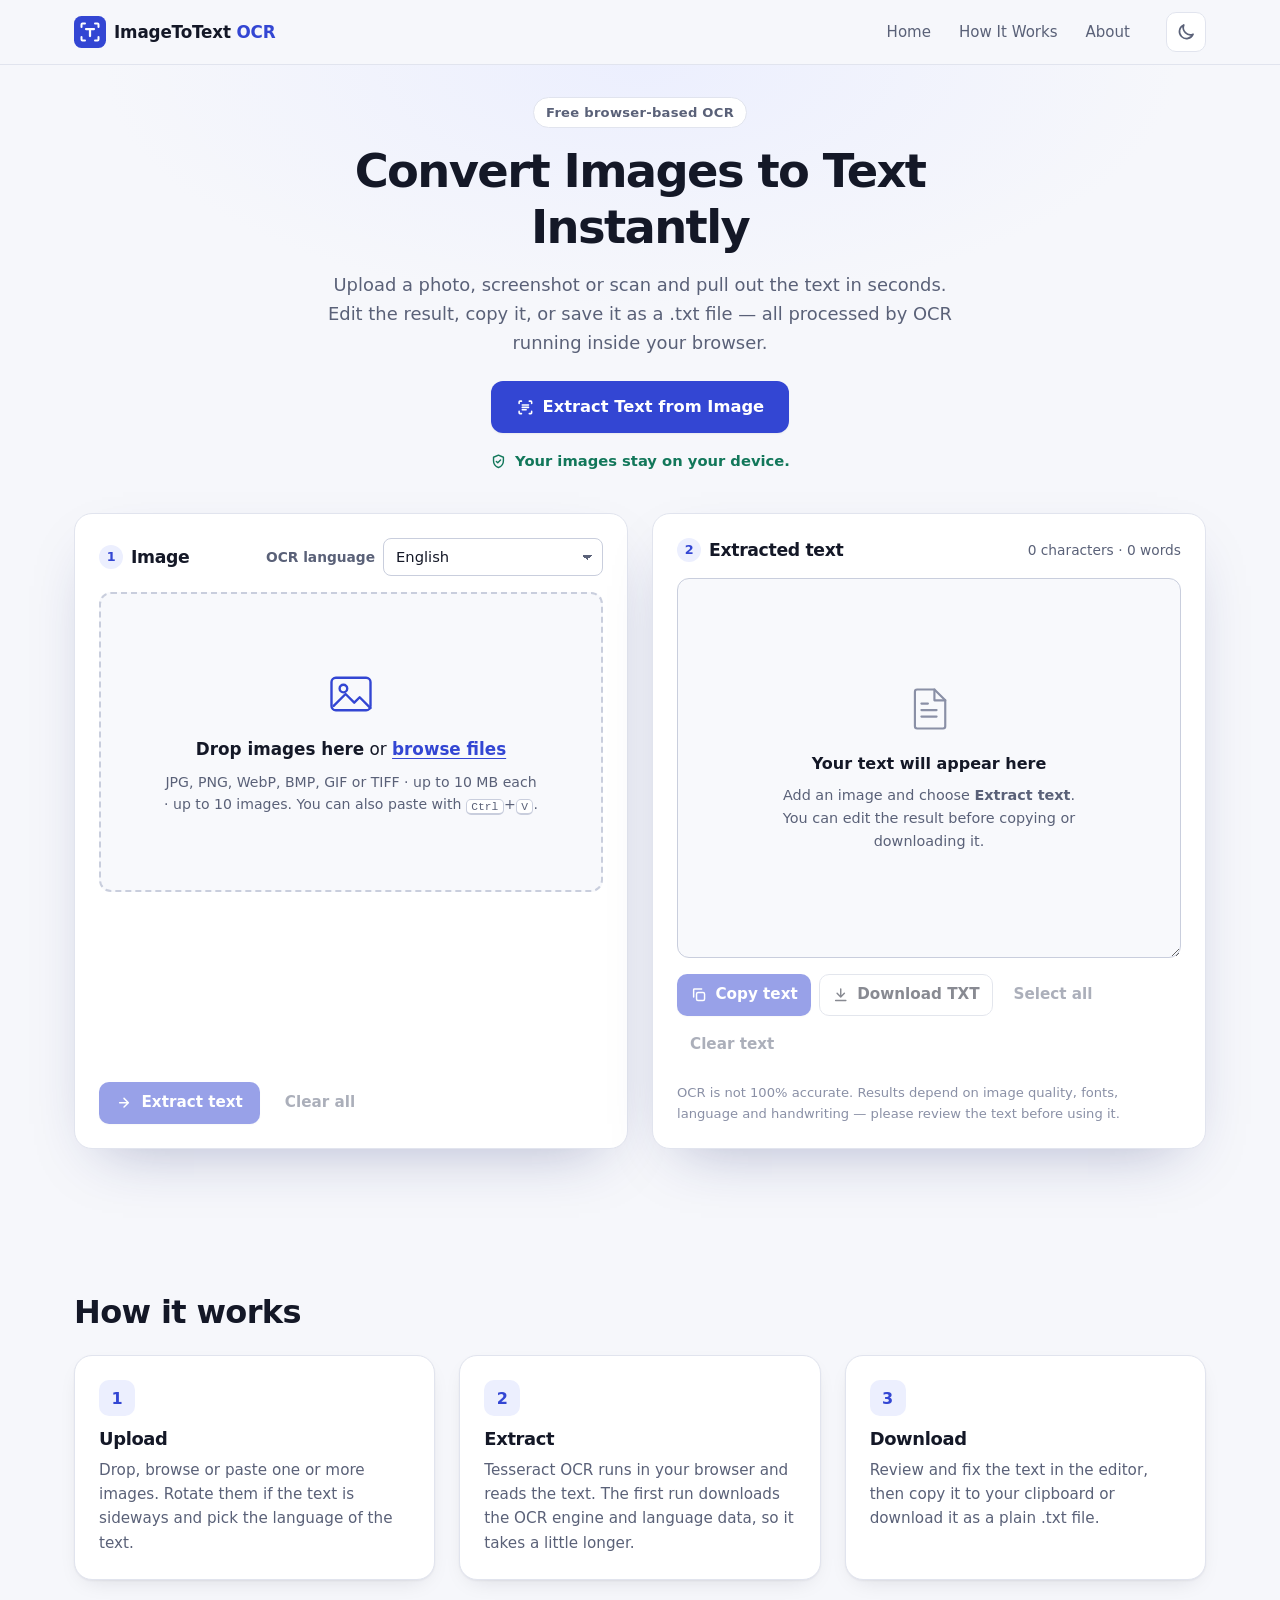
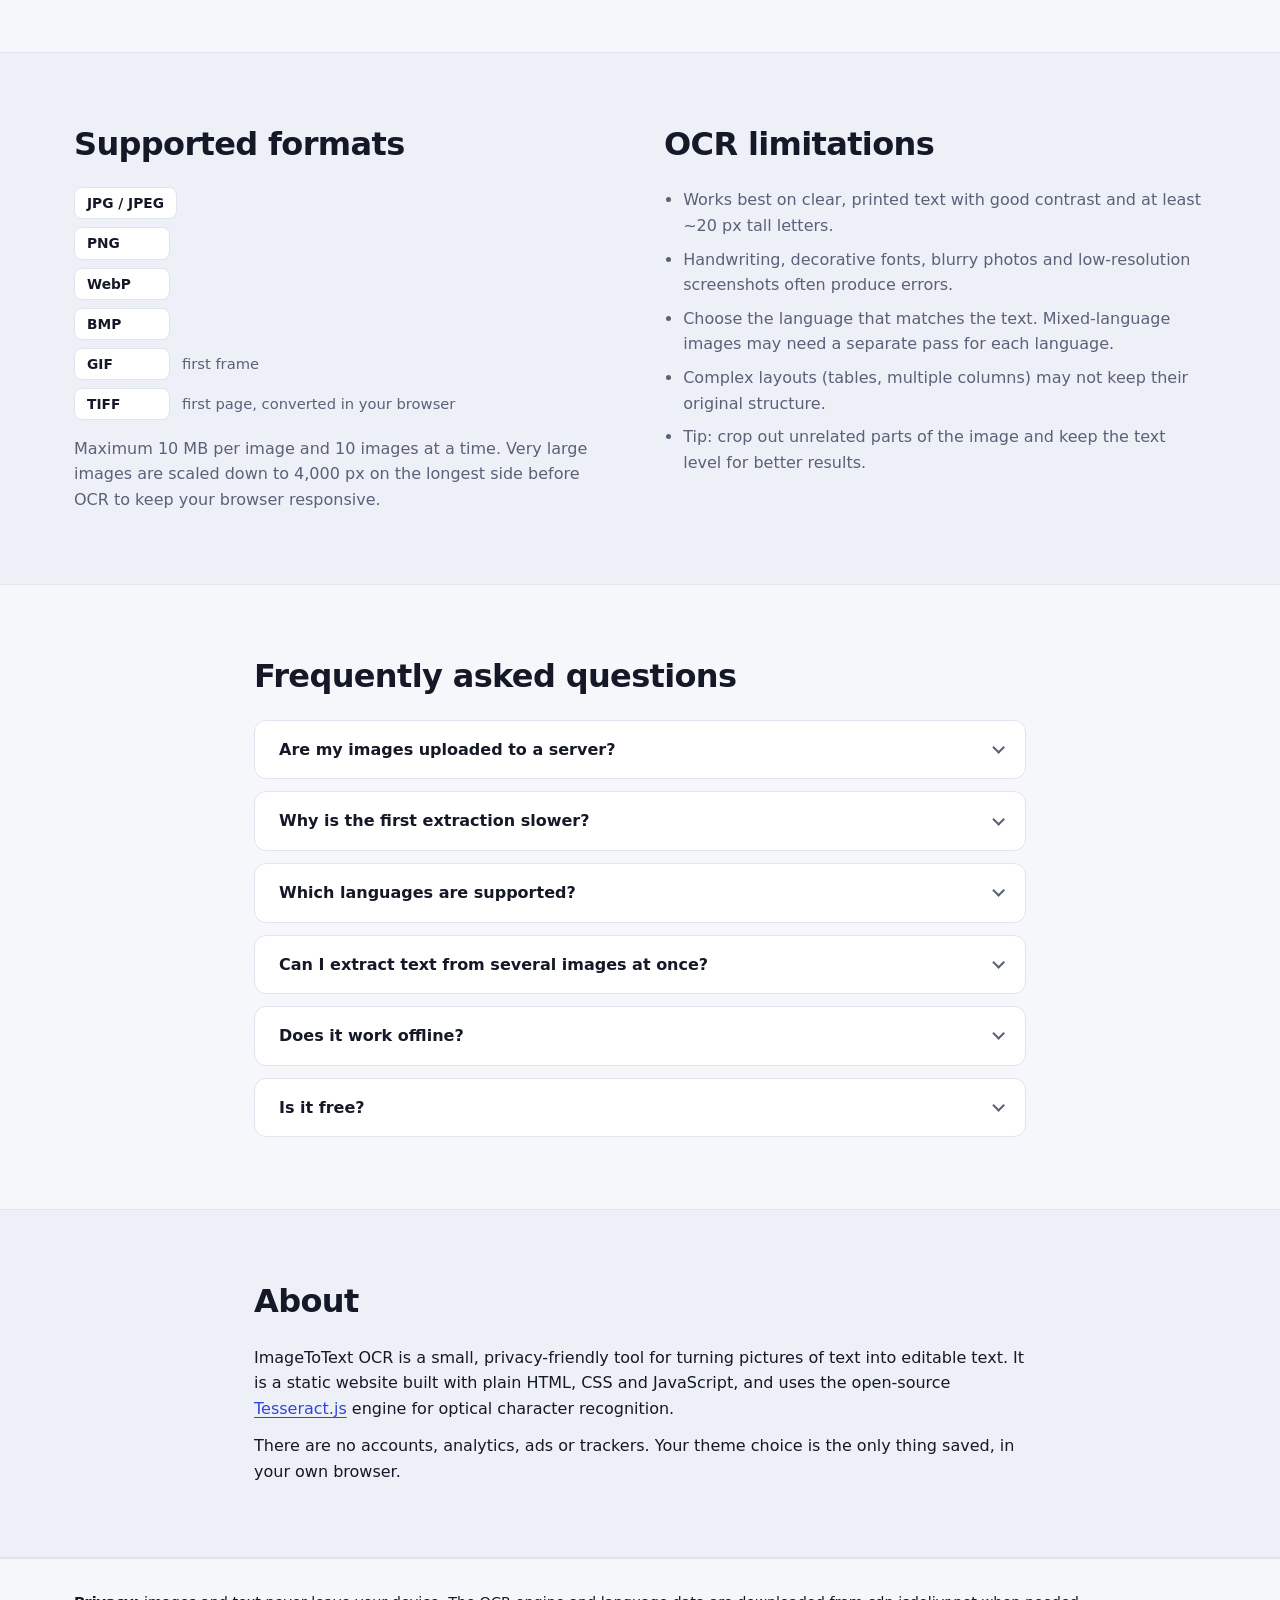
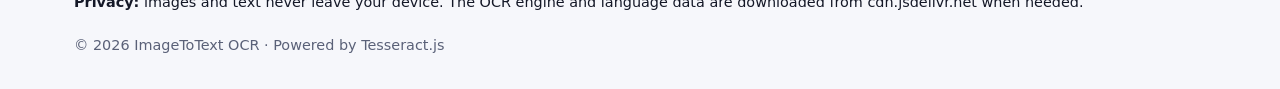
==== index.html @ b0fdec5f "Add ImageToText OCR static website Browser-based image to text converter using Tesseract.js 7 (lazy-" ====
<!doctype html>
<html lang="en" data-theme="light">
<head>
  <meta charset="utf-8">
  <meta name="viewport" content="width=device-width, initial-scale=1">
  <title>ImageToText OCR — Convert Images to Text in Your Browser</title>
  <meta name="description" content="Free image to text converter. Extract text from JPG, PNG, WebP, BMP and TIFF images with OCR that runs entirely in your browser. Your images stay on your device.">
  <meta name="theme-color" content="#f6f7fb" media="(prefers-color-scheme: light)">
  <meta name="theme-color" content="#0f1220" media="(prefers-color-scheme: dark)">
  <meta property="og:title" content="ImageToText OCR">
  <meta property="og:description" content="Extract text from images right in your browser. No uploads, no sign-up.">
  <meta property="og:type" content="website">
  <link rel="icon" href="assets/favicon.svg" type="image/svg+xml">
  <link rel="preconnect" href="https://cdn.jsdelivr.net" crossorigin>
  <link rel="stylesheet" href="css/style.css">
  <!-- Applies the saved theme before first paint to avoid a flash. -->
  <script src="js/theme-init.js"></script>
  <script type="module" src="js/app.js"></script>
</head>
<body>
  <a class="skip-link" href="#workspace">Skip to the converter</a>

  <header class="site-header">
    <div class="container header-inner">
      <a class="brand" href="#top" aria-label="ImageToText OCR home">
        <img src="assets/favicon.svg" alt="" width="32" height="32">
        <span>ImageToText <strong>OCR</strong></span>
      </a>
      <nav class="site-nav" aria-label="Primary">
        <a href="#top">Home</a>
        <a href="#how-it-works">How It Works</a>
        <a href="#about">About</a>
      </nav>
      <button class="icon-btn theme-toggle" id="theme-toggle" type="button" aria-pressed="false" aria-label="Switch to dark mode" title="Toggle dark mode">
        <svg class="icon icon-moon" viewBox="0 0 24 24" aria-hidden="true"><path d="M20.5 14.6A8.5 8.5 0 0 1 9.4 3.5a8.5 8.5 0 1 0 11.1 11.1Z"/></svg>
        <svg class="icon icon-sun" viewBox="0 0 24 24" aria-hidden="true"><circle cx="12" cy="12" r="4.2"/><path d="M12 2.5v2.2M12 19.3v2.2M4.6 4.6l1.6 1.6M17.8 17.8l1.6 1.6M2.5 12h2.2M19.3 12h2.2M4.6 19.4l1.6-1.6M17.8 6.2l1.6-1.6"/></svg>
      </button>
    </div>
  </header>

  <main id="top">
    <section class="hero" aria-labelledby="hero-title">
      <div class="container hero-inner">
        <p class="eyebrow">Free browser-based OCR</p>
        <h1 id="hero-title">Convert Images to Text Instantly</h1>
        <p class="hero-lead">Upload a photo, screenshot or scan and pull out the text in seconds. Edit the result, copy it, or save it as a .txt file — all processed by OCR running inside your browser.</p>
        <div class="hero-actions">
          <button class="btn btn-primary btn-lg" id="hero-cta" type="button">
            <svg class="icon" viewBox="0 0 24 24" aria-hidden="true"><path d="M4 7V5a1 1 0 0 1 1-1h2M17 4h2a1 1 0 0 1 1 1v2M20 17v2a1 1 0 0 1-1 1h-2M7 20H5a1 1 0 0 1-1-1v-2M8 9h8M8 12h8M8 15h5"/></svg>
            Extract Text from Image
          </button>
          <p class="privacy-pill">
            <svg class="icon" viewBox="0 0 24 24" aria-hidden="true"><path d="M12 3 5 6v5c0 4.4 3 8.3 7 9.5 4-1.2 7-5.1 7-9.5V6l-7-3Z"/><path d="m9 12 2 2 4-4"/></svg>
            Your images stay on your device.
          </p>
        </div>
      </div>
    </section>

    <section class="workspace-section" id="workspace" aria-label="Image to text converter" tabindex="-1">
      <div class="container">
        <div class="workspace">
          <!-- Left panel: image input -->
          <section class="panel panel-input" aria-labelledby="input-title">
            <div class="panel-head">
              <h2 id="input-title" class="panel-title"><span class="step-dot" aria-hidden="true">1</span> Image</h2>
              <div class="field-inline">
                <label for="language-select">OCR language</label>
                <select id="language-select" class="select">
                  <option value="eng" selected>English</option>
                  <option value="hin">Hindi (हिन्दी)</option>
                  <option value="guj">Gujarati (ગુજરાતી)</option>
                  <option value="urd">Urdu (اردو)</option>
                  <option value="mar">Marathi (मराठी)</option>
                  <option value="ben">Bengali (বাংলা)</option>
                  <option value="tam">Tamil (தமிழ்)</option>
                  <option value="tel">Telugu (తెలుగు)</option>
                  <option value="ara">Arabic (العربية)</option>
                  <option value="spa">Spanish (Español)</option>
                  <option value="fra">French (Français)</option>
                  <option value="deu">German (Deutsch)</option>
                  <option value="ita">Italian (Italiano)</option>
                  <option value="por">Portuguese (Português)</option>
                  <option value="rus">Russian (Русский)</option>
                  <option value="chi_sim">Chinese, Simplified (简体中文)</option>
                  <option value="jpn">Japanese (日本語)</option>
                </select>
              </div>
            </div>

            <input type="file" id="file-input" class="visually-hidden" multiple
                   accept=".jpg,.jpeg,.png,.webp,.bmp,.gif,.tif,.tiff,image/jpeg,image/png,image/webp,image/bmp,image/gif,image/tiff"
                   aria-describedby="dropzone-hint" tabindex="-1">

            <div class="dropzone" id="dropzone" role="button" tabindex="0" aria-describedby="dropzone-hint" aria-label="Choose images to extract text from, or drop them here">
              <svg class="dropzone-icon" viewBox="0 0 48 48" aria-hidden="true"><rect x="6" y="9" width="36" height="30" rx="4"/><circle cx="17" cy="19" r="3.5"/><path d="m8 35 11-11 8 8 5-5 10 10"/></svg>
              <p class="dropzone-title"><strong>Drop images here</strong> or <span class="link-like">browse files</span></p>
              <p class="dropzone-hint" id="dropzone-hint">JPG, PNG, WebP, BMP, GIF or TIFF · up to 10&nbsp;MB each · up to 10 images. You can also paste with <kbd>Ctrl</kbd>+<kbd>V</kbd>.</p>
            </div>

            <div class="preview" id="preview" hidden>
              <figure class="preview-figure">
                <img id="preview-image" alt="">
                <div class="preview-loading" id="preview-loading" hidden><span class="spinner" aria-hidden="true"></span>Preparing preview…</div>
              </figure>
              <div class="preview-meta">
                <div class="file-info">
                  <p class="file-name" id="file-name"></p>
                  <p class="file-details" id="file-details"></p>
                </div>
                <div class="preview-tools" role="group" aria-label="Image tools">
                  <button class="icon-btn" id="rotate-left" type="button" aria-label="Rotate left" title="Rotate left">
                    <svg class="icon" viewBox="0 0 24 24" aria-hidden="true"><path d="M4 4v5h5"/><path d="M4.6 14a8 8 0 1 0 1.9-8.2L4 9"/></svg>
                  </button>
                  <button class="icon-btn" id="rotate-right" type="button" aria-label="Rotate right" title="Rotate right">
                    <svg class="icon" viewBox="0 0 24 24" aria-hidden="true"><path d="M20 4v5h-5"/><path d="M19.4 14a8 8 0 1 1-1.9-8.2L20 9"/></svg>
                  </button>
                  <button class="icon-btn" id="replace-image" type="button" aria-label="Replace image" title="Replace image">
                    <svg class="icon" viewBox="0 0 24 24" aria-hidden="true"><path d="M4 12a8 8 0 0 1 13.7-5.7L20 8.6M20 4v4.6h-4.6M20 12a8 8 0 0 1-13.7 5.7L4 15.4M4 20v-4.6h4.6"/></svg>
                  </button>
                  <button class="icon-btn icon-btn-danger" id="remove-image" type="button" aria-label="Remove image" title="Remove image">
                    <svg class="icon" viewBox="0 0 24 24" aria-hidden="true"><path d="M4 7h16M10 11v6M14 11v6M6 7l1 12a2 2 0 0 0 2 2h6a2 2 0 0 0 2-2l1-12M9 7V4h6v3"/></svg>
                  </button>
                </div>
              </div>

              <div class="queue" id="queue" hidden>
                <div class="queue-head">
                  <p class="queue-title" id="queue-title">Images</p>
                  <button class="btn btn-ghost btn-sm" id="add-more" type="button">+ Add images</button>
                </div>
                <ul class="queue-list" id="queue-list" aria-labelledby="queue-title"></ul>
              </div>

              <label class="check">
                <input type="checkbox" id="enhance-toggle">
                <span>Enhance image (grayscale + contrast) — can help with faint or coloured text</span>
              </label>
            </div>

            <div class="alert" id="input-alert" role="alert" hidden></div>

            <div class="progress-block" id="progress-block" hidden>
              <div class="progress-row">
                <p class="progress-label" id="progress-label">Preparing image</p>
                <p class="progress-value" id="progress-value">0%</p>
              </div>
              <div class="progress-track" id="progress-bar" role="progressbar" aria-labelledby="progress-label" aria-valuemin="0" aria-valuemax="100" aria-valuenow="0">
                <div class="progress-fill" id="progress-fill"></div>
              </div>
              <p class="progress-batch" id="progress-batch" hidden></p>
            </div>

            <div class="panel-actions">
              <button class="btn btn-primary" id="extract-btn" type="button" disabled>
                <svg class="icon" viewBox="0 0 24 24" aria-hidden="true"><path d="M5 12h10M11 6l6 6-6 6"/></svg>
                <span id="extract-label">Extract text</span>
              </button>
              <button class="btn btn-secondary" id="retry-btn" type="button" hidden>Retry</button>
              <button class="btn btn-secondary" id="cancel-btn" type="button" hidden>Cancel</button>
              <button class="btn btn-ghost" id="clear-all-btn" type="button" disabled>Clear all</button>
            </div>
          </section>

          <!-- Right panel: extracted text -->
          <section class="panel panel-output" aria-labelledby="output-title">
            <div class="panel-head">
              <h2 id="output-title" class="panel-title"><span class="step-dot" aria-hidden="true">2</span> Extracted text</h2>
              <p class="counts" aria-live="polite"><span id="char-count">0</span> characters · <span id="word-count">0</span> words</p>
            </div>

            <div class="editor">
              <label for="output-text" class="visually-hidden">Extracted text (editable)</label>
              <textarea id="output-text" class="editor-textarea" spellcheck="false" dir="auto" placeholder=""></textarea>
              <div class="empty-state" id="empty-state">
                <svg viewBox="0 0 48 48" aria-hidden="true"><path d="M13 6h16l10 10v24a2 2 0 0 1-2 2H13a2 2 0 0 1-2-2V8a2 2 0 0 1 2-2Z"/><path d="M29 6v10h10M17 25h14M17 31h14M17 19h6"/></svg>
                <p class="empty-title" id="empty-title">Your text will appear here</p>
                <p class="empty-text" id="empty-text">Add an image and choose <strong>Extract text</strong>. You can edit the result before copying or downloading it.</p>
              </div>
            </div>

            <div class="panel-actions output-actions">
              <button class="btn btn-primary" id="copy-btn" type="button" disabled>
                <svg class="icon" viewBox="0 0 24 24" aria-hidden="true"><rect x="9" y="9" width="11" height="11" rx="2"/><path d="M5 15V5a1 1 0 0 1 1-1h10"/></svg>
                Copy text
              </button>
              <button class="btn btn-secondary" id="download-btn" type="button" disabled>
                <svg class="icon" viewBox="0 0 24 24" aria-hidden="true"><path d="M12 4v11M7 10l5 5 5-5M5 20h14"/></svg>
                Download TXT
              </button>
              <button class="btn btn-ghost" id="select-btn" type="button" disabled>Select all</button>
              <button class="btn btn-ghost" id="clear-text-btn" type="button" disabled>Clear text</button>
            </div>
            <p class="accuracy-note">OCR is not 100% accurate. Results depend on image quality, fonts, language and handwriting — please review the text before using it.</p>
          </section>
        </div>
      </div>
    </section>

    <section class="section" id="how-it-works" aria-labelledby="how-title">
      <div class="container">
        <h2 id="how-title" class="section-title">How it works</h2>
        <ol class="steps">
          <li class="step-card">
            <span class="step-num" aria-hidden="true">1</span>
            <h3>Upload</h3>
            <p>Drop, browse or paste one or more images. Rotate them if the text is sideways and pick the language of the text.</p>
          </li>
          <li class="step-card">
            <span class="step-num" aria-hidden="true">2</span>
            <h3>Extract</h3>
            <p>Tesseract OCR runs in your browser and reads the text. The first run downloads the OCR engine and language data, so it takes a little longer.</p>
          </li>
          <li class="step-card">
            <span class="step-num" aria-hidden="true">3</span>
            <h3>Download</h3>
            <p>Review and fix the text in the editor, then copy it to your clipboard or download it as a plain .txt file.</p>
          </li>
        </ol>
      </div>
    </section>

    <section class="section section-alt" id="formats" aria-labelledby="formats-title">
      <div class="container two-col">
        <div>
          <h2 id="formats-title" class="section-title">Supported formats</h2>
          <ul class="format-list">
            <li><span class="tag">JPG / JPEG</span></li>
            <li><span class="tag">PNG</span></li>
            <li><span class="tag">WebP</span></li>
            <li><span class="tag">BMP</span></li>
            <li><span class="tag">GIF</span> <span class="muted">first frame</span></li>
            <li><span class="tag">TIFF</span> <span class="muted">first page, converted in your browser</span></li>
          </ul>
          <p class="muted">Maximum 10&nbsp;MB per image and 10 images at a time. Very large images are scaled down to 4,000&nbsp;px on the longest side before OCR to keep your browser responsive.</p>
        </div>
        <div>
          <h2 class="section-title">OCR limitations</h2>
          <ul class="bullet-list">
            <li>Works best on clear, printed text with good contrast and at least ~20&nbsp;px tall letters.</li>
            <li>Handwriting, decorative fonts, blurry photos and low-resolution screenshots often produce errors.</li>
            <li>Choose the language that matches the text. Mixed-language images may need a separate pass for each language.</li>
            <li>Complex layouts (tables, multiple columns) may not keep their original structure.</li>
            <li>Tip: crop out unrelated parts of the image and keep the text level for better results.</li>
          </ul>
        </div>
      </div>
    </section>

    <section class="section" id="faq" aria-labelledby="faq-title">
      <div class="container narrow">
        <h2 id="faq-title" class="section-title">Frequently asked questions</h2>
        <div class="faq">
          <details>
            <summary>Are my images uploaded to a server?</summary>
            <p>No. Your images and the extracted text are processed by JavaScript inside your browser and are never sent to our server or any OCR service. The only network downloads are the open-source OCR engine and language files, which are fetched from the jsDelivr CDN.</p>
          </details>
          <details>
            <summary>Why is the first extraction slower?</summary>
            <p>The first time you use a language, your browser downloads the OCR engine (a few MB) and the trained data for that language (roughly 1–15&nbsp;MB depending on the language). Your browser caches these files, so later runs start faster.</p>
          </details>
          <details>
            <summary>Which languages are supported?</summary>
            <p>English, Hindi, Gujarati, Urdu, Marathi, Bengali, Tamil, Telugu, Arabic, Spanish, French, German, Italian, Portuguese, Russian, Simplified Chinese and Japanese. Language data is only downloaded when you choose that language.</p>
          </details>
          <details>
            <summary>Can I extract text from several images at once?</summary>
            <p>Yes. Add up to 10 images and they are processed one after another. The text from each image is combined into a single result, with the file name above each section.</p>
          </details>
          <details>
            <summary>Does it work offline?</summary>
            <p>Not reliably. The page and OCR files must be downloaded at least once, and offline use has not been tested, so please stay online while using the converter.</p>
          </details>
          <details>
            <summary>Is it free?</summary>
            <p>Yes. There is no sign-up, no API key and no usage limit beyond what your device can handle.</p>
          </details>
        </div>
      </div>
    </section>

    <section class="section section-alt" id="about" aria-labelledby="about-title">
      <div class="container narrow">
        <h2 id="about-title" class="section-title">About</h2>
        <p>ImageToText OCR is a small, privacy-friendly tool for turning pictures of text into editable text. It is a static website built with plain HTML, CSS and JavaScript, and uses the open-source <a href="https://github.com/naptha/tesseract.js" rel="noopener" target="_blank">Tesseract.js</a> engine for optical character recognition.</p>
        <p>There are no accounts, analytics, ads or trackers. Your theme choice is the only thing saved, in your own browser.</p>
      </div>
    </section>
  </main>

  <footer class="site-footer">
    <div class="container footer-inner">
      <p><strong>Privacy:</strong> images and text never leave your device. The OCR engine and language data are downloaded from cdn.jsdelivr.net when needed.</p>
      <p class="muted">© <span id="year">2026</span> ImageToText OCR · Powered by Tesseract.js</p>
    </div>
  </footer>

  <div class="toast-region" id="toast-region" role="status" aria-live="polite" aria-atomic="true"></div>
</body>
</html>
---- css/style.css ----
/* ==========================================================================
   ImageToText OCR — styles
   ========================================================================== */

/* ---------- Design tokens ---------- */
:root {
  --font-sans: "Inter", ui-sans-serif, system-ui, -apple-system, "Segoe UI", Roboto, "Noto Sans",
    "Helvetica Neue", Arial, "Noto Sans Devanagari", "Noto Sans Gujarati", sans-serif;
  --font-mono: ui-monospace, "SFMono-Regular", "Cascadia Code", Menlo, Consolas, monospace;

  --space-1: 0.25rem;
  --space-2: 0.5rem;
  --space-3: 0.75rem;
  --space-4: 1rem;
  --space-5: 1.5rem;
  --space-6: 2rem;
  --space-7: 3rem;
  --space-8: 4.5rem;

  --radius-sm: 8px;
  --radius: 12px;
  --radius-lg: 18px;

  --container: 1180px;
  --header-h: 64px;
  --transition: 160ms ease;

  /* Light theme (default) */
  --bg: #f6f7fb;
  --bg-alt: #eef0f7;
  --surface: #ffffff;
  --surface-2: #f8f9fc;
  --border: #e1e4ee;
  --border-strong: #c9cedd;
  --text: #141827;
  --text-muted: #5a6178;
  --text-faint: #8a90a6;

  --primary: #3346d3;
  --primary-hover: #2636b5;
  --primary-soft: #eceffe;
  --primary-contrast: #ffffff;
  --focus: #5b6cf0;

  --success: #12775a;
  --success-soft: #e5f6ef;
  --warning: #8a5a00;
  --warning-soft: #fdf3dc;
  --danger: #b4232f;
  --danger-soft: #fdecee;

  --shadow-sm: 0 1px 2px rgba(20, 24, 39, 0.06);
  --shadow: 0 1px 2px rgba(20, 24, 39, 0.05), 0 8px 24px -12px rgba(20, 24, 39, 0.18);
  --shadow-lg: 0 24px 60px -28px rgba(30, 40, 110, 0.35);

  color-scheme: light;
}

:root[data-theme="dark"] {
  --bg: #0f1220;
  --bg-alt: #141829;
  --surface: #171b2d;
  --surface-2: #1c2136;
  --border: #2a3049;
  --border-strong: #3a4263;
  --text: #e9ecf6;
  --text-muted: #a5acc4;
  --text-faint: #7a819b;

  --primary: #7d8bff;
  --primary-hover: #97a2ff;
  --primary-soft: #232a52;
  --primary-contrast: #0d1024;
  --focus: #98a4ff;

  --success: #4fd1a5;
  --success-soft: #133229;
  --warning: #f2c46b;
  --warning-soft: #33290f;
  --danger: #ff8a93;
  --danger-soft: #3a171c;

  --shadow-sm: 0 1px 2px rgba(0, 0, 0, 0.4);
  --shadow: 0 1px 2px rgba(0, 0, 0, 0.35), 0 10px 30px -14px rgba(0, 0, 0, 0.7);
  --shadow-lg: 0 24px 60px -28px rgba(0, 0, 0, 0.8);

  color-scheme: dark;
}

/* ---------- Base ---------- */
*,
*::before,
*::after {
  box-sizing: border-box;
}

html {
  scroll-behavior: smooth;
  scroll-padding-top: calc(var(--header-h) + 12px);
  -webkit-text-size-adjust: 100%;
}

body {
  margin: 0;
  font-family: var(--font-sans);
  font-size: 1rem;
  line-height: 1.6;
  color: var(--text);
  background: var(--bg);
  -webkit-font-smoothing: antialiased;
  transition: background-color var(--transition), color var(--transition);
}

h1, h2, h3 {
  line-height: 1.2;
  letter-spacing: -0.02em;
  margin: 0;
}

p { margin: 0 0 var(--space-3); }
p:last-child { margin-bottom: 0; }

a {
  color: var(--primary);
  text-underline-offset: 3px;
}
a:hover { color: var(--primary-hover); }

img { max-width: 100%; display: block; }

button, input, select, textarea {
  font: inherit;
  color: inherit;
}

:focus-visible {
  outline: 3px solid var(--focus);
  outline-offset: 2px;
  border-radius: 6px;
}

kbd {
  font-family: var(--font-mono);
  font-size: 0.8em;
  padding: 0.05em 0.4em;
  border: 1px solid var(--border-strong);
  border-bottom-width: 2px;
  border-radius: 5px;
  background: var(--surface);
}

.visually-hidden {
  position: absolute !important;
  width: 1px;
  height: 1px;
  padding: 0;
  margin: -1px;
  overflow: hidden;
  clip: rect(0 0 0 0);
  white-space: nowrap;
  border: 0;
}

[hidden] { display: none !important; }

.container {
  width: 100%;
  max-width: var(--container);
  margin: 0 auto;
  padding: 0 var(--space-5);
}
.container.narrow { max-width: 820px; }

.muted { color: var(--text-muted); }

.skip-link {
  position: absolute;
  left: var(--space-4);
  top: -100px;
  z-index: 100;
  padding: var(--space-2) var(--space-4);
  background: var(--primary);
  color: var(--primary-contrast);
  border-radius: var(--radius-sm);
  font-weight: 600;
  text-decoration: none;
}
.skip-link:focus { top: var(--space-3); color: var(--primary-contrast); }

.icon {
  width: 1.15em;
  height: 1.15em;
  flex: none;
  fill: none;
  stroke: currentColor;
  stroke-width: 2;
  stroke-linecap: round;
  stroke-linejoin: round;
}

/* ---------- Header ---------- */
.site-header {
  position: sticky;
  top: 0;
  z-index: 50;
  background: color-mix(in srgb, var(--bg) 85%, transparent);
  backdrop-filter: saturate(160%) blur(10px);
  -webkit-backdrop-filter: saturate(160%) blur(10px);
  border-bottom: 1px solid var(--border);
}

.header-inner {
  height: var(--header-h);
  display: flex;
  align-items: center;
  gap: var(--space-5);
}

.brand {
  display: inline-flex;
  align-items: center;
  gap: var(--space-2);
  color: var(--text);
  text-decoration: none;
  font-size: 1.05rem;
  font-weight: 600;
  letter-spacing: -0.01em;
  margin-right: auto;
  white-space: nowrap;
}
.brand strong { color: var(--primary); font-weight: 750; }
.brand:hover { color: var(--text); }

.site-nav {
  display: flex;
  gap: var(--space-1);
}
.site-nav a {
  white-space: nowrap;
  padding: var(--space-2) var(--space-3);
  border-radius: var(--radius-sm);
  color: var(--text-muted);
  text-decoration: none;
  font-size: 0.94rem;
  font-weight: 500;
  transition: background-color var(--transition), color var(--transition);
}
.site-nav a:hover { color: var(--text); background: var(--bg-alt); }

/* ---------- Buttons ---------- */
.btn {
  display: inline-flex;
  align-items: center;
  justify-content: center;
  gap: var(--space-2);
  min-height: 42px;
  padding: 0 var(--space-4);
  border: 1px solid transparent;
  border-radius: 10px;
  font-size: 0.95rem;
  font-weight: 600;
  line-height: 1;
  cursor: pointer;
  white-space: nowrap;
  transition: background-color var(--transition), border-color var(--transition),
    color var(--transition), box-shadow var(--transition), transform var(--transition);
}
.btn:active:not(:disabled) { transform: translateY(1px); }
.btn:disabled { cursor: not-allowed; opacity: 0.5; }

.btn-primary {
  background: var(--primary);
  color: var(--primary-contrast);
  box-shadow: var(--shadow-sm);
}
.btn-primary:hover:not(:disabled) { background: var(--primary-hover); }

.btn-secondary {
  background: var(--surface);
  color: var(--text);
  border-color: var(--border-strong);
}
.btn-secondary:hover:not(:disabled) { background: var(--surface-2); border-color: var(--text-faint); }

.btn-ghost {
  background: transparent;
  color: var(--text-muted);
}
.btn-ghost:hover:not(:disabled) { background: var(--bg-alt); color: var(--text); }

.btn-lg { min-height: 52px; padding: 0 var(--space-5); font-size: 1.02rem; border-radius: 12px; }
.btn-sm { min-height: 32px; padding: 0 var(--space-3); font-size: 0.85rem; }

.icon-btn {
  display: inline-grid;
  place-items: center;
  width: 40px;
  height: 40px;
  padding: 0;
  border: 1px solid var(--border);
  border-radius: 10px;
  background: var(--surface);
  color: var(--text-muted);
  cursor: pointer;
  transition: background-color var(--transition), color var(--transition), border-color var(--transition);
}
.icon-btn .icon { width: 20px; height: 20px; }
.icon-btn:hover:not(:disabled) { color: var(--text); border-color: var(--border-strong); background: var(--surface-2); }
.icon-btn:disabled { opacity: 0.45; cursor: not-allowed; }
.icon-btn-danger:hover:not(:disabled) { color: var(--danger); border-color: var(--danger); background: var(--danger-soft); }

.theme-toggle .icon-sun { display: none; }
:root[data-theme="dark"] .theme-toggle .icon-sun { display: block; }
:root[data-theme="dark"] .theme-toggle .icon-moon { display: none; }

/* ---------- Hero ---------- */
.hero {
  padding: var(--space-6) 0 var(--space-5);
  text-align: center;
  background:
    radial-gradient(60% 80% at 50% 0%, var(--primary-soft) 0%, transparent 70%);
}
.hero-inner { max-width: 820px; }
.eyebrow {
  display: inline-block;
  margin-bottom: var(--space-4);
  padding: var(--space-1) var(--space-3);
  border: 1px solid var(--border);
  border-radius: 999px;
  background: var(--surface);
  color: var(--text-muted);
  font-size: 0.82rem;
  font-weight: 600;
  letter-spacing: 0.02em;
}
.hero h1 {
  font-size: clamp(2rem, 4.2vw, 2.9rem);
  font-weight: 780;
  letter-spacing: -0.035em;
  margin-bottom: var(--space-4);
}
.hero-lead {
  max-width: 640px;
  margin: 0 auto var(--space-5);
  color: var(--text-muted);
  font-size: clamp(1rem, 1.6vw, 1.12rem);
}
.hero-actions {
  display: flex;
  flex-direction: column;
  align-items: center;
  gap: var(--space-4);
}
.privacy-pill {
  display: inline-flex;
  align-items: center;
  gap: var(--space-2);
  margin: 0;
  color: var(--success);
  font-size: 0.92rem;
  font-weight: 600;
}

/* ---------- Workspace ---------- */
.workspace-section {
  padding: var(--space-4) 0 var(--space-8);
  outline: none;
}

.workspace {
  display: grid;
  grid-template-columns: minmax(0, 1fr) minmax(0, 1fr);
  gap: var(--space-5);
  align-items: stretch;
}

.panel {
  display: flex;
  flex-direction: column;
  gap: var(--space-4);
  min-width: 0;
  padding: var(--space-5);
  background: var(--surface);
  border: 1px solid var(--border);
  border-radius: var(--radius-lg);
  box-shadow: var(--shadow-lg);
}

.panel-head {
  display: flex;
  flex-wrap: wrap;
  align-items: center;
  justify-content: space-between;
  gap: var(--space-3);
}
.panel-title {
  display: inline-flex;
  align-items: center;
  gap: var(--space-2);
  font-size: 1.08rem;
  font-weight: 700;
}
.step-dot {
  display: inline-grid;
  place-items: center;
  width: 24px;
  height: 24px;
  border-radius: 50%;
  background: var(--primary-soft);
  color: var(--primary);
  font-size: 0.8rem;
  font-weight: 700;
}

.field-inline {
  display: flex;
  align-items: center;
  gap: var(--space-2);
}
.field-inline label {
  white-space: nowrap;
  font-size: 0.86rem;
  font-weight: 600;
  color: var(--text-muted);
}
.select {
  min-width: 0;
  min-height: 38px;
  max-width: 220px;
  padding: 0 2rem 0 var(--space-3);
  border: 1px solid var(--border-strong);
  border-radius: var(--radius-sm);
  background-color: var(--surface);
  background-image: linear-gradient(45deg, transparent 50%, var(--text-muted) 50%),
    linear-gradient(135deg, var(--text-muted) 50%, transparent 50%);
  background-position: calc(100% - 15px) 52%, calc(100% - 10px) 52%;
  background-size: 5px 5px;
  background-repeat: no-repeat;
  appearance: none;
  -webkit-appearance: none;
  font-size: 0.92rem;
  cursor: pointer;
}
.select:disabled { opacity: 0.55; cursor: not-allowed; }

/* Dropzone */
.dropzone {
  display: flex;
  flex-direction: column;
  align-items: center;
  justify-content: center;
  gap: var(--space-2);
  min-height: 300px;
  padding: var(--space-6) var(--space-5);
  border: 2px dashed var(--border-strong);
  border-radius: var(--radius);
  background: var(--surface-2);
  text-align: center;
  cursor: pointer;
  transition: border-color var(--transition), background-color var(--transition);
}
.dropzone:hover,
.dropzone.is-dragover {
  border-color: var(--primary);
  background: var(--primary-soft);
}
.dropzone.is-disabled { opacity: 0.55; cursor: not-allowed; }
.dropzone-icon {
  width: 52px;
  height: 52px;
  fill: none;
  stroke: var(--primary);
  stroke-width: 2.2;
  stroke-linecap: round;
  stroke-linejoin: round;
  margin-bottom: var(--space-2);
}
.dropzone-title { margin: 0; font-size: 1.05rem; }
.dropzone-hint { margin: 0; max-width: 380px; color: var(--text-muted); font-size: 0.88rem; }
.link-like { color: var(--primary); font-weight: 600; text-decoration: underline; text-underline-offset: 3px; }

/* Preview */
.preview { display: flex; flex-direction: column; gap: var(--space-3); }
.preview-figure {
  position: relative;
  margin: 0;
  display: grid;
  place-items: center;
  min-height: 220px;
  max-height: 380px;
  padding: var(--space-3);
  border: 1px solid var(--border);
  border-radius: var(--radius);
  background:
    repeating-conic-gradient(var(--bg-alt) 0% 25%, var(--surface-2) 0% 50%) 50% / 18px 18px;
  overflow: hidden;
}
.preview-figure img {
  max-height: 350px;
  width: auto;
  object-fit: contain;
  border-radius: 4px;
  box-shadow: var(--shadow-sm);
}
.preview-loading {
  position: absolute;
  inset: 0;
  display: flex;
  align-items: center;
  justify-content: center;
  gap: var(--space-2);
  background: color-mix(in srgb, var(--surface) 80%, transparent);
  color: var(--text-muted);
  font-size: 0.9rem;
}
.preview-meta {
  display: flex;
  align-items: center;
  justify-content: space-between;
  gap: var(--space-3);
  flex-wrap: wrap;
}
.file-info { min-width: 0; flex: 1 1 180px; }
.file-name {
  margin: 0;
  font-weight: 600;
  overflow: hidden;
  text-overflow: ellipsis;
  white-space: nowrap;
}
.file-details { margin: 0; color: var(--text-muted); font-size: 0.85rem; }
.preview-tools { display: flex; gap: var(--space-2); }

/* Queue (multiple images) */
.queue {
  border: 1px solid var(--border);
  border-radius: var(--radius);
  padding: var(--space-3);
}
.queue-head {
  display: flex;
  align-items: center;
  justify-content: space-between;
  margin-bottom: var(--space-2);
}
.queue-title { margin: 0; font-size: 0.86rem; font-weight: 600; color: var(--text-muted); }
.queue-list {
  list-style: none;
  margin: 0;
  padding: 0;
  display: flex;
  flex-direction: column;
  gap: var(--space-1);
  max-height: 210px;
  overflow-y: auto;
}
.queue-item {
  display: flex;
  align-items: center;
  gap: var(--space-2);
  width: 100%;
  padding: var(--space-2);
  border: 1px solid transparent;
  border-radius: var(--radius-sm);
  background: transparent;
  text-align: left;
  cursor: pointer;
  transition: background-color var(--transition), border-color var(--transition);
}
.queue-item:hover { background: var(--surface-2); }
.queue-item[aria-current="true"] { background: var(--primary-soft); border-color: color-mix(in srgb, var(--primary) 35%, transparent); }
.queue-thumb {
  width: 40px;
  height: 40px;
  flex: none;
  border-radius: 6px;
  object-fit: cover;
  background: var(--bg-alt);
  border: 1px solid var(--border);
}
.queue-name {
  flex: 1;
  min-width: 0;
  font-size: 0.88rem;
  overflow: hidden;
  text-overflow: ellipsis;
  white-space: nowrap;
}
.badge {
  flex: none;
  padding: 2px 8px;
  border-radius: 999px;
  font-size: 0.72rem;
  font-weight: 700;
  letter-spacing: 0.02em;
  background: var(--bg-alt);
  color: var(--text-muted);
}
.badge-working { background: var(--primary-soft); color: var(--primary); }
.badge-done { background: var(--success-soft); color: var(--success); }
.badge-empty { background: var(--warning-soft); color: var(--warning); }
.badge-error { background: var(--danger-soft); color: var(--danger); }

/* Checkbox */
.check {
  display: flex;
  align-items: flex-start;
  gap: var(--space-2);
  font-size: 0.88rem;
  color: var(--text-muted);
  cursor: pointer;
}
.check input {
  width: 18px;
  height: 18px;
  margin: 2px 0 0;
  accent-color: var(--primary);
  flex: none;
  cursor: pointer;
}

/* Alerts */
.alert {
  display: flex;
  gap: var(--space-2);
  padding: var(--space-3) var(--space-4);
  border-radius: var(--radius-sm);
  border: 1px solid;
  font-size: 0.92rem;
}
.alert-error { background: var(--danger-soft); border-color: color-mix(in srgb, var(--danger) 40%, transparent); color: var(--danger); }
.alert-warning { background: var(--warning-soft); border-color: color-mix(in srgb, var(--warning) 40%, transparent); color: var(--warning); }
.alert-success { background: var(--success-soft); border-color: color-mix(in srgb, var(--success) 40%, transparent); color: var(--success); }
.alert p { margin: 0; }
.alert ul { margin: var(--space-1) 0 0; padding-left: 1.1rem; }

/* Progress */
.progress-block {
  padding: var(--space-3) var(--space-4);
  border-radius: var(--radius);
  background: var(--surface-2);
  border: 1px solid var(--border);
}
.progress-row {
  display: flex;
  justify-content: space-between;
  align-items: baseline;
  gap: var(--space-3);
  margin-bottom: var(--space-2);
}
.progress-label { margin: 0; font-weight: 600; font-size: 0.92rem; }
.progress-value { margin: 0; font-variant-numeric: tabular-nums; color: var(--text-muted); font-size: 0.9rem; }
.progress-track {
  height: 8px;
  border-radius: 999px;
  background: var(--bg-alt);
  overflow: hidden;
}
.progress-fill {
  width: 0%;
  height: 100%;
  border-radius: inherit;
  background: var(--primary);
  transition: width 200ms ease;
}
.progress-block.is-complete .progress-fill { background: var(--success); }
.progress-block.is-error .progress-fill { background: var(--danger); }
.progress-batch { margin: var(--space-2) 0 0; font-size: 0.84rem; color: var(--text-muted); }

.panel-actions {
  display: flex;
  flex-wrap: wrap;
  gap: var(--space-2);
  margin-top: auto;
}

/* Output editor */
.counts { margin: 0; font-size: 0.86rem; color: var(--text-muted); font-variant-numeric: tabular-nums; }

.editor {
  position: relative;
  flex: 1;
  display: flex;
  min-height: 380px;
}
.editor-textarea {
  flex: 1;
  width: 100%;
  min-height: 380px;
  padding: var(--space-4);
  border: 1px solid var(--border-strong);
  border-radius: var(--radius);
  background: var(--surface-2);
  font-family: var(--font-sans);
  font-size: 0.97rem;
  line-height: 1.65;
  resize: vertical;
  white-space: pre-wrap;
  tab-size: 4;
  transition: border-color var(--transition), box-shadow var(--transition);
}
.editor-textarea:focus {
  outline: none;
  border-color: var(--primary);
  box-shadow: 0 0 0 3px color-mix(in srgb, var(--primary) 25%, transparent);
}
.empty-state {
  position: absolute;
  inset: 1px;
  display: flex;
  flex-direction: column;
  align-items: center;
  justify-content: center;
  gap: var(--space-2);
  padding: var(--space-6);
  text-align: center;
  pointer-events: none;
  border-radius: var(--radius);
}
.empty-state svg {
  width: 52px;
  height: 52px;
  fill: none;
  stroke: var(--text-faint);
  stroke-width: 2;
  stroke-linecap: round;
  stroke-linejoin: round;
  margin-bottom: var(--space-2);
}
.empty-title { margin: 0; font-weight: 650; }
.empty-text { margin: 0; max-width: 320px; color: var(--text-muted); font-size: 0.9rem; }
.empty-state.is-warning svg { stroke: var(--warning); }

.output-actions { margin-top: 0; }
.output-actions .btn { padding: 0 var(--space-3); }
.accuracy-note { margin: 0; font-size: 0.82rem; color: var(--text-faint); }

/* Spinner */
.spinner {
  width: 18px;
  height: 18px;
  border: 2px solid var(--border-strong);
  border-top-color: var(--primary);
  border-radius: 50%;
  animation: spin 0.8s linear infinite;
}
@keyframes spin { to { transform: rotate(360deg); } }

/* ---------- Content sections ---------- */
.section { padding: var(--space-8) 0; }
.section-alt { background: var(--bg-alt); border-block: 1px solid var(--border); }
.section-title {
  font-size: clamp(1.5rem, 2.6vw, 2rem);
  font-weight: 750;
  margin-bottom: var(--space-5);
}

.steps {
  list-style: none;
  margin: 0;
  padding: 0;
  display: grid;
  grid-template-columns: repeat(3, minmax(0, 1fr));
  gap: var(--space-5);
}
.step-card {
  padding: var(--space-5);
  background: var(--surface);
  border: 1px solid var(--border);
  border-radius: var(--radius-lg);
  box-shadow: var(--shadow);
}
.step-card h3 { font-size: 1.12rem; margin: var(--space-3) 0 var(--space-2); }
.step-card p { color: var(--text-muted); font-size: 0.95rem; }
.step-num {
  display: inline-grid;
  place-items: center;
  width: 36px;
  height: 36px;
  border-radius: 10px;
  background: var(--primary-soft);
  color: var(--primary);
  font-weight: 750;
}

.two-col {
  display: grid;
  grid-template-columns: repeat(2, minmax(0, 1fr));
  gap: var(--space-7);
}
.format-list {
  list-style: none;
  margin: 0 0 var(--space-4);
  padding: 0;
  display: flex;
  flex-direction: column;
  gap: var(--space-2);
}
.format-list li { display: flex; align-items: center; gap: var(--space-3); font-size: 0.92rem; }
.tag {
  display: inline-block;
  min-width: 96px;
  padding: var(--space-1) var(--space-3);
  border-radius: var(--radius-sm);
  background: var(--surface);
  border: 1px solid var(--border);
  font-weight: 650;
  font-size: 0.86rem;
}
.bullet-list { margin: 0; padding-left: 1.2rem; display: grid; gap: var(--space-2); color: var(--text-muted); }

.faq { display: grid; gap: var(--space-3); }
.faq details {
  background: var(--surface);
  border: 1px solid var(--border);
  border-radius: var(--radius);
  transition: border-color var(--transition);
}
.faq details[open] { border-color: var(--border-strong); }
.faq summary {
  display: flex;
  justify-content: space-between;
  align-items: center;
  gap: var(--space-3);
  padding: var(--space-4) var(--space-5);
  font-weight: 600;
  cursor: pointer;
  list-style: none;
  border-radius: var(--radius);
}
.faq summary::-webkit-details-marker { display: none; }
.faq summary::after {
  content: "";
  width: 9px;
  height: 9px;
  flex: none;
  border-right: 2px solid var(--text-muted);
  border-bottom: 2px solid var(--text-muted);
  transform: rotate(45deg) translateY(-3px);
  transition: transform var(--transition);
}
.faq details[open] summary::after { transform: rotate(225deg) translateY(-1px); }
.faq details p { padding: 0 var(--space-5) var(--space-4); color: var(--text-muted); }

/* ---------- Footer ---------- */
.site-footer {
  padding: var(--space-6) 0;
  border-top: 1px solid var(--border);
  font-size: 0.9rem;
}
.footer-inner { display: grid; gap: var(--space-2); }

/* ---------- Toasts ---------- */
.toast-region {
  position: fixed;
  left: 50%;
  bottom: var(--space-5);
  transform: translateX(-50%);
  z-index: 200;
  display: flex;
  flex-direction: column;
  align-items: center;
  gap: var(--space-2);
  width: max-content;
  max-width: calc(100vw - 32px);
  pointer-events: none;
}
.toast {
  display: flex;
  align-items: center;
  gap: var(--space-2);
  padding: var(--space-3) var(--space-4);
  border-radius: 10px;
  background: var(--text);
  color: var(--bg);
  box-shadow: var(--shadow);
  font-size: 0.92rem;
  font-weight: 550;
  opacity: 0;
  transform: translateY(8px);
  transition: opacity 180ms ease, transform 180ms ease;
}
.toast.is-visible { opacity: 1; transform: translateY(0); }
.toast-success::before,
.toast-error::before,
.toast-warning::before {
  content: "";
  width: 8px;
  height: 8px;
  border-radius: 50%;
  flex: none;
}
.toast-success::before { background: #3ddc97; }
.toast-error::before { background: #ff6b76; }
.toast-warning::before { background: #ffc857; }

/* ---------- Responsive ---------- */
@media (max-width: 960px) {
  .workspace { grid-template-columns: minmax(0, 1fr); }
  .editor, .editor-textarea { min-height: 300px; }
  .steps { grid-template-columns: minmax(0, 1fr); }
  .two-col { grid-template-columns: minmax(0, 1fr); gap: var(--space-6); }
}

@media (max-width: 600px) {
  :root { --header-h: 58px; }
  .container { padding: 0 var(--space-4); }
  .header-inner { gap: var(--space-2); }
  .brand span { font-size: 0.98rem; }
  .site-nav a { padding: var(--space-2); font-size: 0.86rem; }
  .site-nav a[href="#top"] { display: none; }
  .hero { padding: var(--space-7) 0 var(--space-5); }
  .panel { padding: var(--space-4); border-radius: var(--radius); }
  .dropzone { min-height: 220px; padding: var(--space-5) var(--space-4); }
  .field-inline { width: 100%; }
  .field-inline .select { flex: 1 1 0; min-width: 0; width: 100%; max-width: none; }
  .panel-actions .btn { flex: 1 1 auto; }
  .section { padding: var(--space-7) 0; }
}

@media (max-width: 480px) {
  /* Two-row header: brand + theme toggle, then navigation. */
  :root { --header-h: 96px; }
  .header-inner { height: auto; flex-wrap: wrap; row-gap: 0; padding-top: var(--space-2); }
  .theme-toggle { order: 2; }
  .site-nav { order: 3; width: 100%; justify-content: center; border-top: 1px solid var(--border); padding: var(--space-1) 0; }
  .site-nav a[href="#top"] { display: inline-block; }
}

@media (prefers-reduced-motion: reduce) {
  html { scroll-behavior: auto; }
  *, *::before, *::after {
    animation-duration: 0.01ms !important;
    animation-iteration-count: 1 !important;
    transition-duration: 0.01ms !important;
  }
}
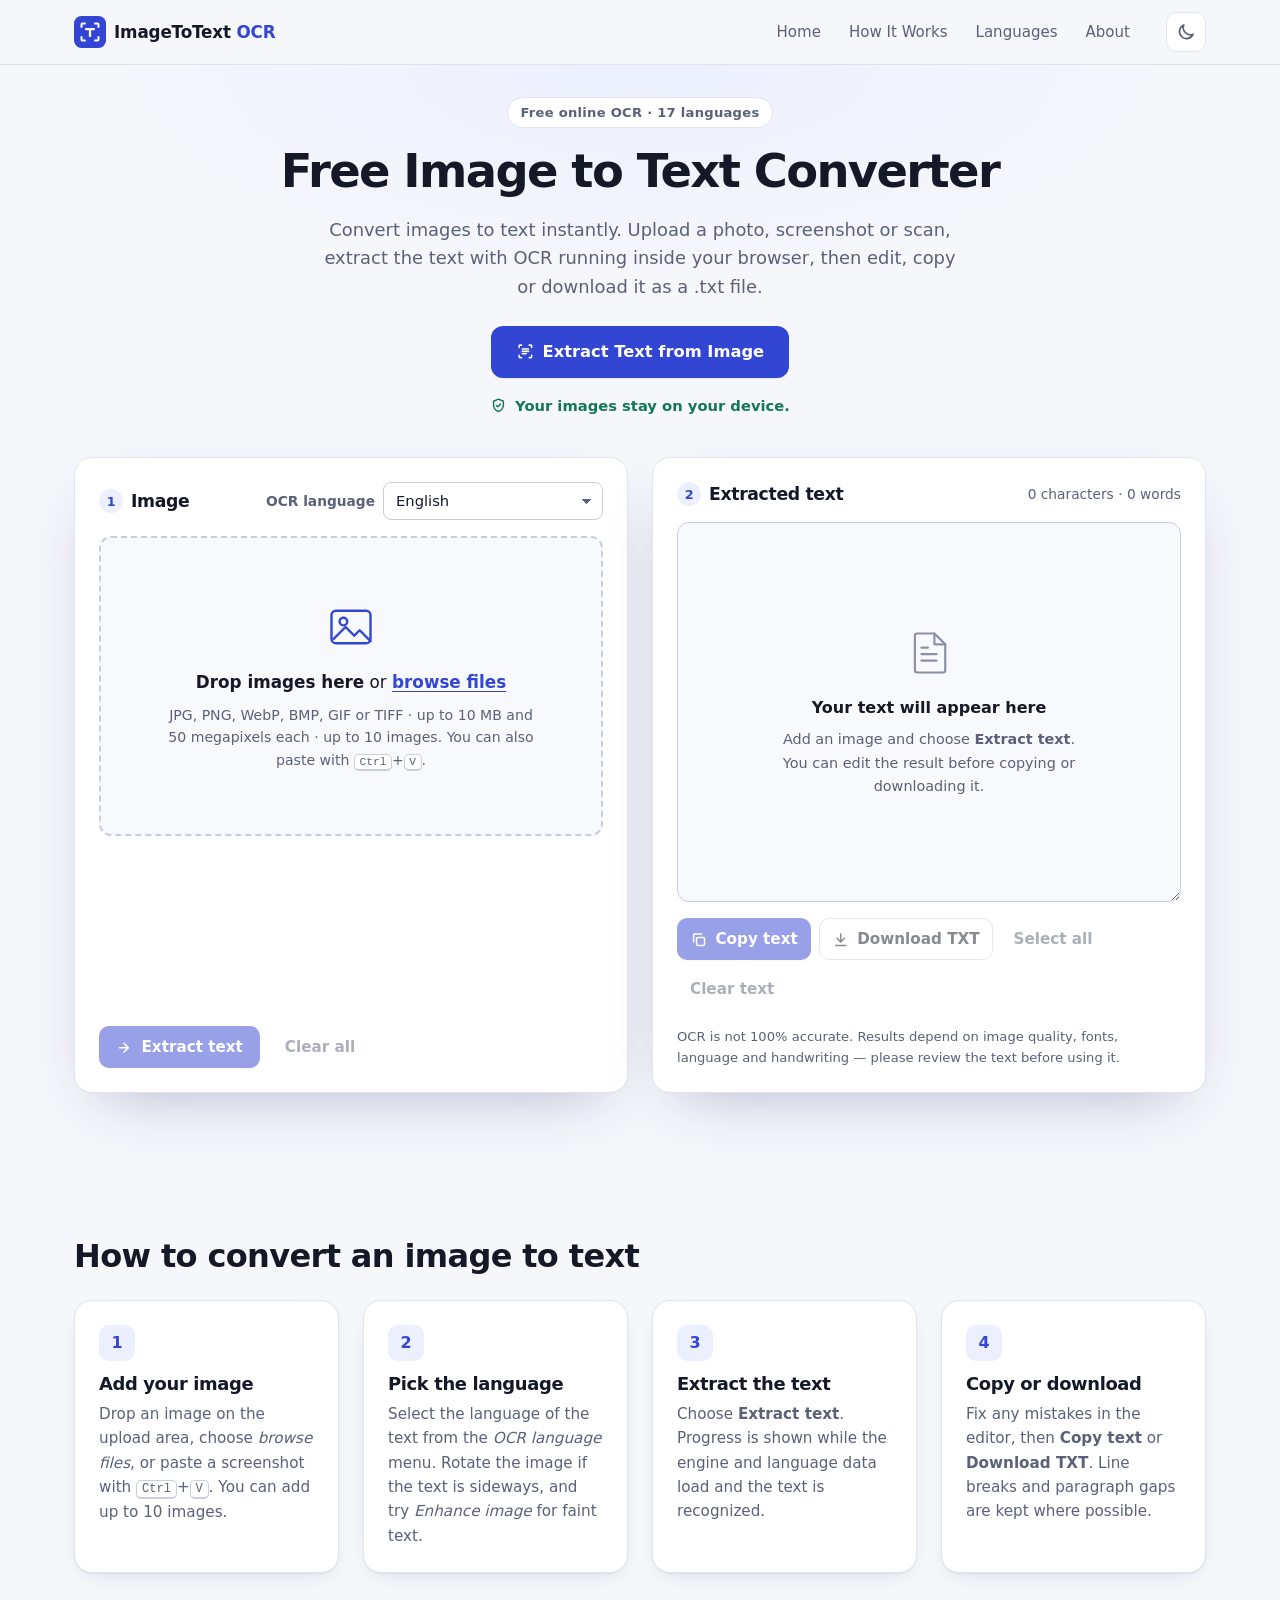
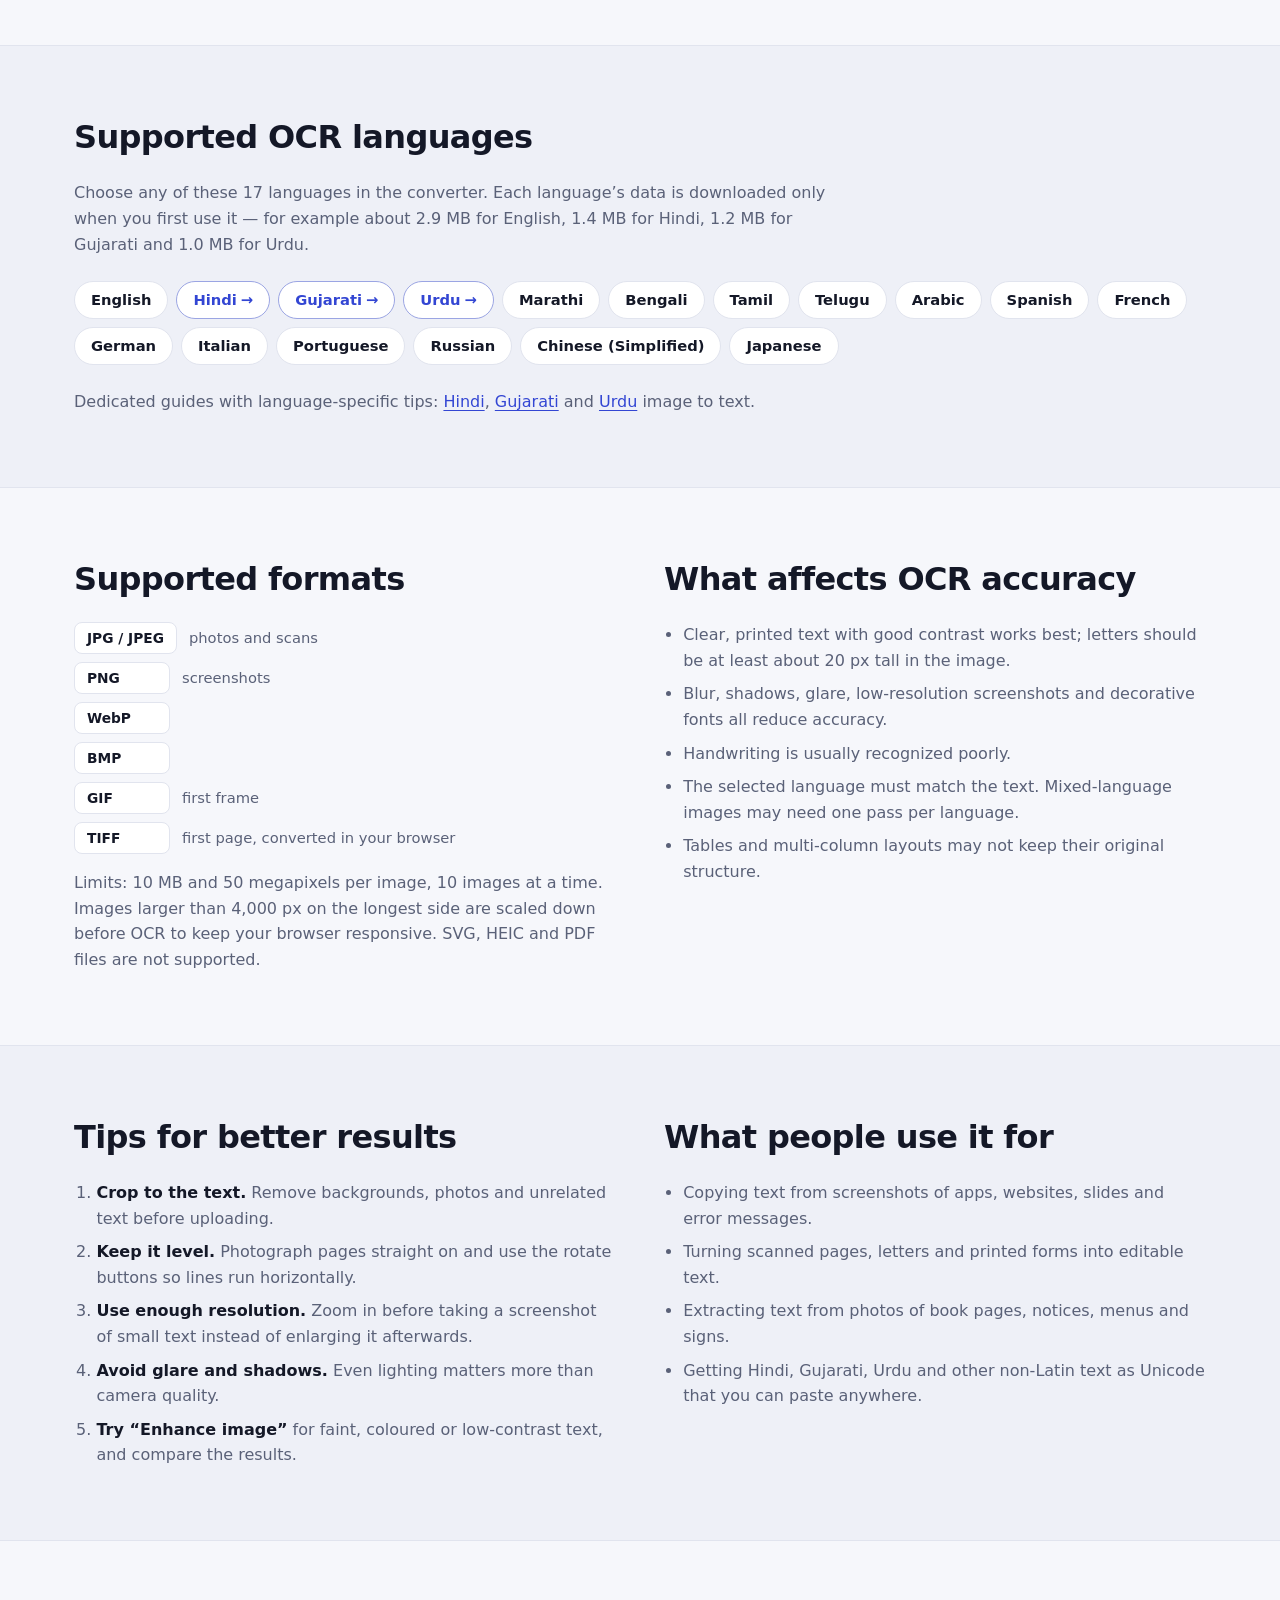
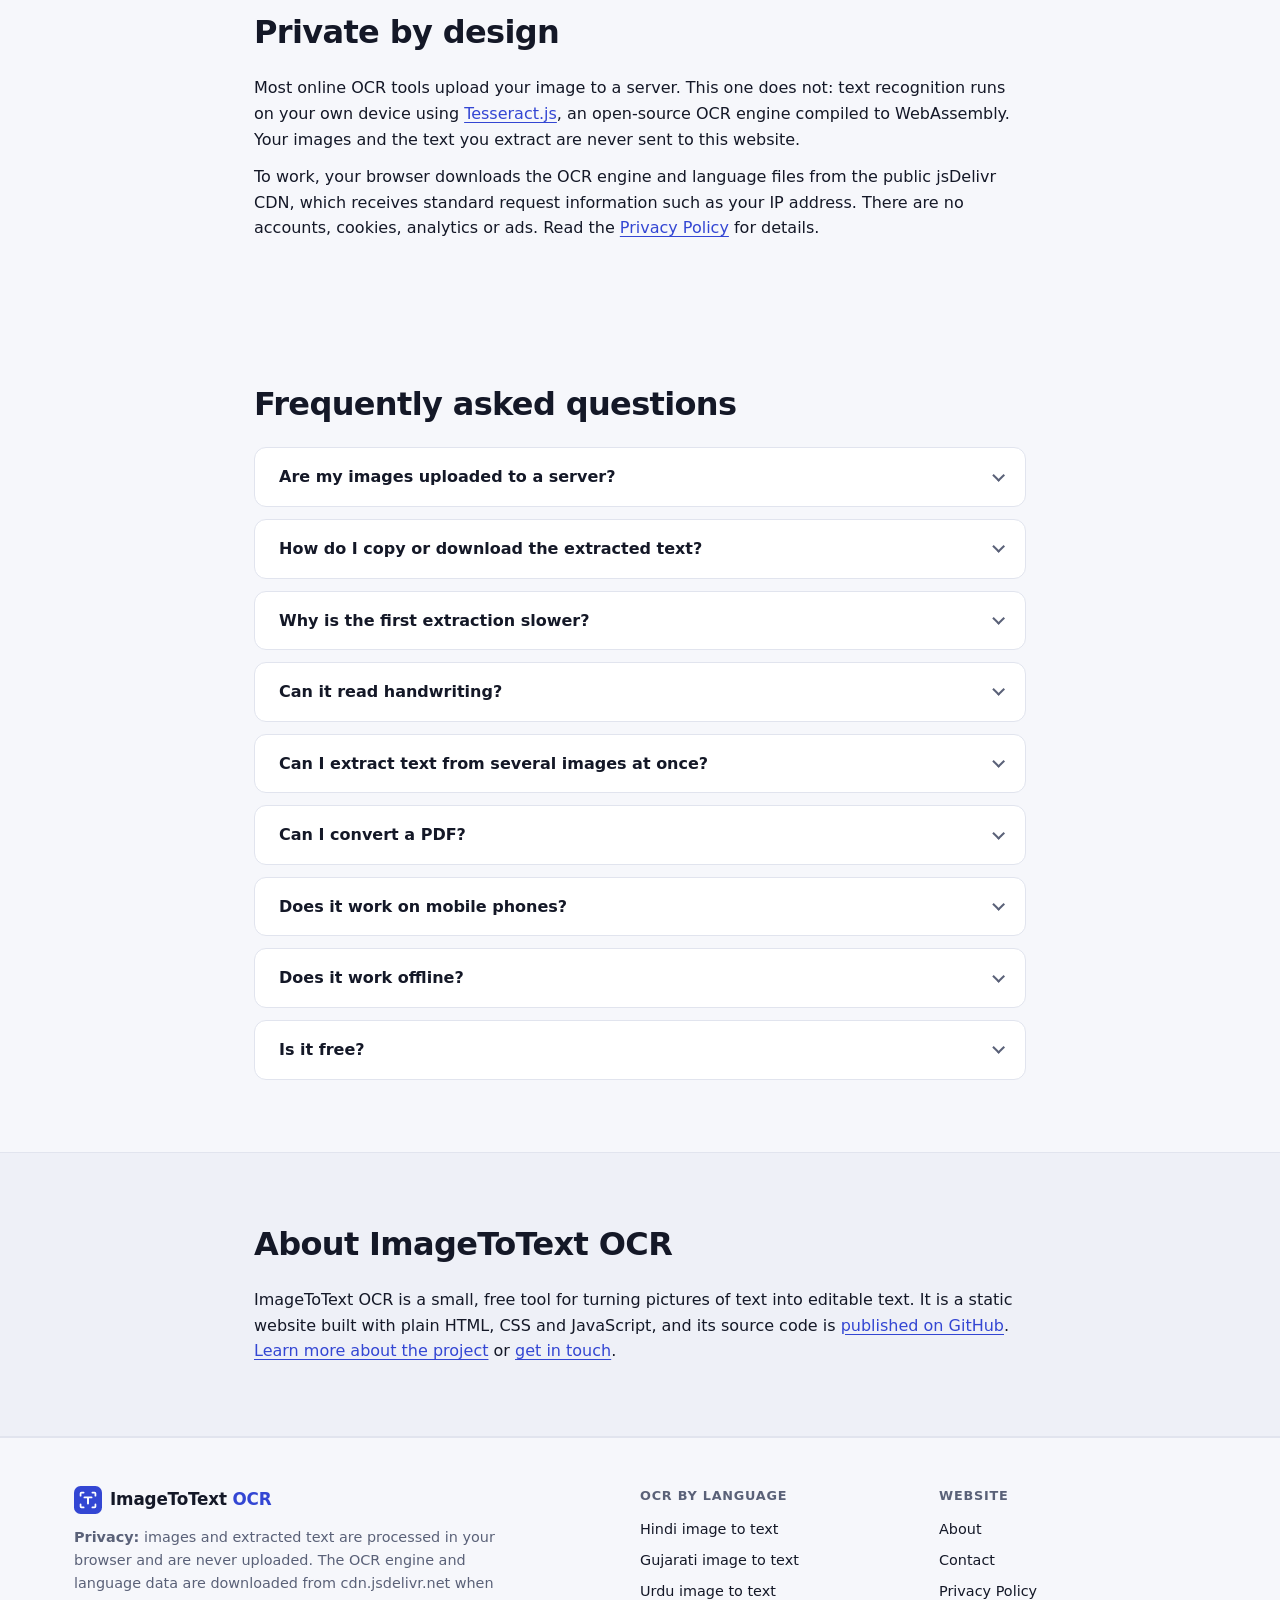
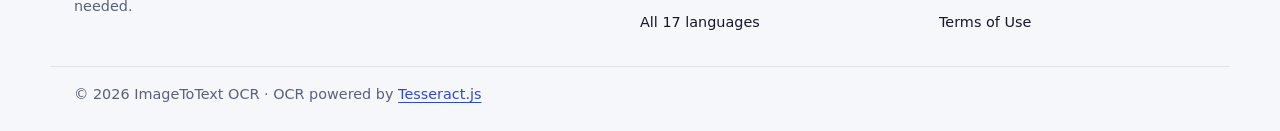
==== commit e178724b: "Add SEO, trust pages, memory/security hardening and audit docs - SEO: keyword-focused title/H1, cano" ====
--- a/index.html
+++ b/index.html
@@ -3,33 +3,90 @@
 <head>
   <meta charset="utf-8">
   <meta name="viewport" content="width=device-width, initial-scale=1">
-  <title>ImageToText OCR — Convert Images to Text in Your Browser</title>
-  <meta name="description" content="Free image to text converter. Extract text from JPG, PNG, WebP, BMP and TIFF images with OCR that runs entirely in your browser. Your images stay on your device.">
+  <title>Image to Text Converter – Free Online OCR | ImageToText OCR</title>
+  <meta name="description" content="Extract text from images online for free. Convert JPG, PNG, WebP and screenshots into editable text with multilingual OCR that runs directly in your browser.">
+  <meta name="robots" content="index, follow, max-image-preview:large">
+  <link rel="canonical" href="https://image-to-text-ocr-ten.vercel.app/">
   <meta name="theme-color" content="#f6f7fb" media="(prefers-color-scheme: light)">
   <meta name="theme-color" content="#0f1220" media="(prefers-color-scheme: dark)">
-  <meta property="og:title" content="ImageToText OCR">
-  <meta property="og:description" content="Extract text from images right in your browser. No uploads, no sign-up.">
   <meta property="og:type" content="website">
-  <link rel="icon" href="assets/favicon.svg" type="image/svg+xml">
+  <meta property="og:site_name" content="ImageToText OCR">
+  <meta property="og:title" content="Image to Text Converter – Free Online OCR | ImageToText OCR">
+  <meta property="og:description" content="Extract text from images online for free. Convert JPG, PNG, WebP and screenshots into editable text with multilingual OCR that runs directly in your browser.">
+  <meta property="og:url" content="https://image-to-text-ocr-ten.vercel.app/">
+  <meta property="og:image" content="https://image-to-text-ocr-ten.vercel.app/assets/og-image.jpg">
+  <meta property="og:image:width" content="1200">
+  <meta property="og:image:height" content="630">
+  <meta property="og:image:alt" content="ImageToText OCR — free image to text converter that runs in your browser">
+  <meta property="og:locale" content="en_US">
+  <meta name="twitter:card" content="summary_large_image">
+  <meta name="twitter:title" content="Image to Text Converter – Free Online OCR | ImageToText OCR">
+  <meta name="twitter:description" content="Extract text from images online for free. Convert JPG, PNG, WebP and screenshots into editable text with multilingual OCR that runs directly in your browser.">
+  <meta name="twitter:image" content="https://image-to-text-ocr-ten.vercel.app/assets/og-image.jpg">
+  <link rel="icon" href="/favicon.ico" sizes="48x48">
+  <link rel="icon" href="/assets/favicon.svg" type="image/svg+xml">
+  <link rel="apple-touch-icon" href="/assets/apple-touch-icon.png">
   <link rel="preconnect" href="https://cdn.jsdelivr.net" crossorigin>
-  <link rel="stylesheet" href="css/style.css">
+  <link rel="stylesheet" href="/css/style.css">
   <!-- Applies the saved theme before first paint to avoid a flash. -->
-  <script src="js/theme-init.js"></script>
-  <script type="module" src="js/app.js"></script>
+  <script src="/js/theme-init.js"></script>
+  <link rel="modulepreload" href="/js/theme.js">
+  <link rel="modulepreload" href="/js/ocr-engine.js">
+  <link rel="modulepreload" href="/js/image-loader.js">
+  <link rel="modulepreload" href="/js/utils.js">
+  <link rel="modulepreload" href="/js/languages.js">
+  <script type="module" src="/js/app.js"></script>
+  <script type="application/ld+json">
+  {
+    "@context": "https://schema.org",
+    "@type": "WebSite",
+    "name": "ImageToText OCR",
+    "url": "https://image-to-text-ocr-ten.vercel.app/",
+    "inLanguage": "en",
+    "description": "Extract text from images online for free. Convert JPG, PNG, WebP and screenshots into editable text with multilingual OCR that runs directly in your browser."
+  }
+  </script>
+  <script type="application/ld+json">
+  {
+    "@context": "https://schema.org",
+    "@type": "WebApplication",
+    "name": "ImageToText OCR",
+    "url": "https://image-to-text-ocr-ten.vercel.app/",
+    "description": "Browser-based image to text (OCR) converter. Images are processed on the user’s device with Tesseract.js.",
+    "applicationCategory": "UtilitiesApplication",
+    "operatingSystem": "Any (modern web browser)",
+    "browserRequirements": "Requires JavaScript and WebAssembly",
+    "isAccessibleForFree": true,
+    "inLanguage": "en",
+    "offers": {
+      "@type": "Offer",
+      "price": "0",
+      "priceCurrency": "USD"
+    },
+    "featureList": [
+      "Extract text from JPG, PNG, WebP, BMP, GIF and TIFF images",
+      "OCR in 17 languages including English, Hindi, Gujarati and Urdu",
+      "Batch processing of up to 10 images",
+      "Edit, copy or download the extracted text as a .txt file",
+      "Processing happens locally in the browser"
+    ]
+  }
+  </script>
 </head>
 <body>
-  <a class="skip-link" href="#workspace">Skip to the converter</a>
+  <a class="skip-link" href="#main">Skip to content</a>
 
   <header class="site-header">
     <div class="container header-inner">
-      <a class="brand" href="#top" aria-label="ImageToText OCR home">
-        <img src="assets/favicon.svg" alt="" width="32" height="32">
+      <a class="brand" href="/" aria-label="ImageToText OCR home">
+        <img src="/assets/favicon.svg" alt="" width="32" height="32">
         <span>ImageToText <strong>OCR</strong></span>
       </a>
       <nav class="site-nav" aria-label="Primary">
-        <a href="#top">Home</a>
-        <a href="#how-it-works">How It Works</a>
-        <a href="#about">About</a>
+        <a href="/" aria-current="page">Home</a>
+        <a href="/#how-it-works">How It Works</a>
+        <a href="/#languages">Languages</a>
+        <a href="/about">About</a>
       </nav>
       <button class="icon-btn theme-toggle" id="theme-toggle" type="button" aria-pressed="false" aria-label="Switch to dark mode" title="Toggle dark mode">
         <svg class="icon icon-moon" viewBox="0 0 24 24" aria-hidden="true"><path d="M20.5 14.6A8.5 8.5 0 0 1 9.4 3.5a8.5 8.5 0 1 0 11.1 11.1Z"/></svg>
@@ -38,12 +95,12 @@
     </div>
   </header>
 
-  <main id="top">
+  <main id="main">
     <section class="hero" aria-labelledby="hero-title">
       <div class="container hero-inner">
-        <p class="eyebrow">Free browser-based OCR</p>
-        <h1 id="hero-title">Convert Images to Text Instantly</h1>
-        <p class="hero-lead">Upload a photo, screenshot or scan and pull out the text in seconds. Edit the result, copy it, or save it as a .txt file — all processed by OCR running inside your browser.</p>
+        <p class="eyebrow">Free online OCR · 17 languages</p>
+        <h1 id="hero-title">Free Image to Text Converter</h1>
+        <p class="hero-lead">Convert images to text instantly. Upload a photo, screenshot or scan, extract the text with OCR running inside your browser, then edit, copy or download it as a .txt file.</p>
         <div class="hero-actions">
           <button class="btn btn-primary btn-lg" id="hero-cta" type="button">
             <svg class="icon" viewBox="0 0 24 24" aria-hidden="true"><path d="M4 7V5a1 1 0 0 1 1-1h2M17 4h2a1 1 0 0 1 1 1v2M20 17v2a1 1 0 0 1-1 1h-2M7 20H5a1 1 0 0 1-1-1v-2M8 9h8M8 12h8M8 15h5"/></svg>
@@ -88,14 +145,15 @@
               </div>
             </div>
 
+            <label for="file-input" class="visually-hidden">Choose images</label>
             <input type="file" id="file-input" class="visually-hidden" multiple
                    accept=".jpg,.jpeg,.png,.webp,.bmp,.gif,.tif,.tiff,image/jpeg,image/png,image/webp,image/bmp,image/gif,image/tiff"
                    aria-describedby="dropzone-hint" tabindex="-1">
 
-            <div class="dropzone" id="dropzone" role="button" tabindex="0" aria-describedby="dropzone-hint" aria-label="Choose images to extract text from, or drop them here">
+            <div class="dropzone" id="dropzone" role="button" tabindex="0" aria-describedby="dropzone-hint">
               <svg class="dropzone-icon" viewBox="0 0 48 48" aria-hidden="true"><rect x="6" y="9" width="36" height="30" rx="4"/><circle cx="17" cy="19" r="3.5"/><path d="m8 35 11-11 8 8 5-5 10 10"/></svg>
               <p class="dropzone-title"><strong>Drop images here</strong> or <span class="link-like">browse files</span></p>
-              <p class="dropzone-hint" id="dropzone-hint">JPG, PNG, WebP, BMP, GIF or TIFF · up to 10&nbsp;MB each · up to 10 images. You can also paste with <kbd>Ctrl</kbd>+<kbd>V</kbd>.</p>
+              <p class="dropzone-hint" id="dropzone-hint">JPG, PNG, WebP, BMP, GIF or TIFF · up to 10&nbsp;MB and 50 megapixels each · up to 10 images. You can also paste with <kbd>Ctrl</kbd>+<kbd>V</kbd>.</p>
             </div>
 
             <div class="preview" id="preview" hidden>
@@ -171,7 +229,7 @@
 
             <div class="editor">
               <label for="output-text" class="visually-hidden">Extracted text (editable)</label>
-              <textarea id="output-text" class="editor-textarea" spellcheck="false" dir="auto" placeholder=""></textarea>
+              <textarea id="output-text" class="editor-textarea" spellcheck="false" dir="auto"></textarea>
               <div class="empty-state" id="empty-state">
                 <svg viewBox="0 0 48 48" aria-hidden="true"><path d="M13 6h16l10 10v24a2 2 0 0 1-2 2H13a2 2 0 0 1-2-2V8a2 2 0 0 1 2-2Z"/><path d="M29 6v10h10M17 25h14M17 31h14M17 19h6"/></svg>
                 <p class="empty-title" id="empty-title">Your text will appear here</p>
@@ -197,53 +255,131 @@
       </div>
     </section>
 
+    <aside class="ad-slot" data-ad-slot="home-after-workspace" aria-label="Advertisement" hidden>
+      <div class="container">
+        <p class="ad-label">Advertisement</p>
+        <div class="ad-slot-inner"></div>
+      </div>
+    </aside>
+
     <section class="section" id="how-it-works" aria-labelledby="how-title">
       <div class="container">
-        <h2 id="how-title" class="section-title">How it works</h2>
-        <ol class="steps">
+        <h2 id="how-title" class="section-title">How to convert an image to text</h2>
+        <ol class="steps steps-4">
           <li class="step-card">
             <span class="step-num" aria-hidden="true">1</span>
-            <h3>Upload</h3>
-            <p>Drop, browse or paste one or more images. Rotate them if the text is sideways and pick the language of the text.</p>
+            <h3>Add your image</h3>
+            <p>Drop an image on the upload area, choose <em>browse files</em>, or paste a screenshot with <kbd>Ctrl</kbd>+<kbd>V</kbd>. You can add up to 10 images.</p>
           </li>
           <li class="step-card">
             <span class="step-num" aria-hidden="true">2</span>
-            <h3>Extract</h3>
-            <p>Tesseract OCR runs in your browser and reads the text. The first run downloads the OCR engine and language data, so it takes a little longer.</p>
+            <h3>Pick the language</h3>
+            <p>Select the language of the text from the <em>OCR language</em> menu. Rotate the image if the text is sideways, and try <em>Enhance image</em> for faint text.</p>
           </li>
           <li class="step-card">
             <span class="step-num" aria-hidden="true">3</span>
-            <h3>Download</h3>
-            <p>Review and fix the text in the editor, then copy it to your clipboard or download it as a plain .txt file.</p>
+            <h3>Extract the text</h3>
+            <p>Choose <strong>Extract text</strong>. Progress is shown while the engine and language data load and the text is recognized.</p>
+          </li>
+          <li class="step-card">
+            <span class="step-num" aria-hidden="true">4</span>
+            <h3>Copy or download</h3>
+            <p>Fix any mistakes in the editor, then <strong>Copy text</strong> or <strong>Download TXT</strong>. Line breaks and paragraph gaps are kept where possible.</p>
           </li>
         </ol>
       </div>
     </section>
 
-    <section class="section section-alt" id="formats" aria-labelledby="formats-title">
+    <section class="section section-alt" id="languages" aria-labelledby="languages-title">
+      <div class="container">
+        <h2 id="languages-title" class="section-title">Supported OCR languages</h2>
+        <p class="section-lead">Choose any of these 17 languages in the converter. Each language’s data is downloaded only when you first use it — for example about 2.9&nbsp;MB for English, 1.4&nbsp;MB for Hindi, 1.2&nbsp;MB for Gujarati and 1.0&nbsp;MB for Urdu.</p>
+        <ul class="lang-grid">
+            <li><span class="lang-chip">English</span></li>
+            <li><a class="lang-chip lang-chip-link" href="/hindi-image-to-text">Hindi <span aria-hidden="true">→</span></a></li>
+            <li><a class="lang-chip lang-chip-link" href="/gujarati-image-to-text">Gujarati <span aria-hidden="true">→</span></a></li>
+            <li><a class="lang-chip lang-chip-link" href="/urdu-image-to-text">Urdu <span aria-hidden="true">→</span></a></li>
+            <li><span class="lang-chip">Marathi</span></li>
+            <li><span class="lang-chip">Bengali</span></li>
+            <li><span class="lang-chip">Tamil</span></li>
+            <li><span class="lang-chip">Telugu</span></li>
+            <li><span class="lang-chip">Arabic</span></li>
+            <li><span class="lang-chip">Spanish</span></li>
+            <li><span class="lang-chip">French</span></li>
+            <li><span class="lang-chip">German</span></li>
+            <li><span class="lang-chip">Italian</span></li>
+            <li><span class="lang-chip">Portuguese</span></li>
+            <li><span class="lang-chip">Russian</span></li>
+            <li><span class="lang-chip">Chinese (Simplified)</span></li>
+            <li><span class="lang-chip">Japanese</span></li>
+        </ul>
+        <p class="muted">Dedicated guides with language-specific tips: <a href="/hindi-image-to-text">Hindi</a>, <a href="/gujarati-image-to-text">Gujarati</a> and <a href="/urdu-image-to-text">Urdu</a> image to text.</p>
+      </div>
+    </section>
+
+    <section class="section" id="formats" aria-labelledby="formats-title">
       <div class="container two-col">
         <div>
           <h2 id="formats-title" class="section-title">Supported formats</h2>
           <ul class="format-list">
-            <li><span class="tag">JPG / JPEG</span></li>
-            <li><span class="tag">PNG</span></li>
+            <li><span class="tag">JPG / JPEG</span> <span class="muted">photos and scans</span></li>
+            <li><span class="tag">PNG</span> <span class="muted">screenshots</span></li>
             <li><span class="tag">WebP</span></li>
             <li><span class="tag">BMP</span></li>
             <li><span class="tag">GIF</span> <span class="muted">first frame</span></li>
             <li><span class="tag">TIFF</span> <span class="muted">first page, converted in your browser</span></li>
           </ul>
-          <p class="muted">Maximum 10&nbsp;MB per image and 10 images at a time. Very large images are scaled down to 4,000&nbsp;px on the longest side before OCR to keep your browser responsive.</p>
+          <p class="muted">Limits: 10&nbsp;MB and 50 megapixels per image, 10 images at a time. Images larger than 4,000&nbsp;px on the longest side are scaled down before OCR to keep your browser responsive. SVG, HEIC and PDF files are not supported.</p>
         </div>
         <div>
-          <h2 class="section-title">OCR limitations</h2>
+          <h2 class="section-title">What affects OCR accuracy</h2>
           <ul class="bullet-list">
-            <li>Works best on clear, printed text with good contrast and at least ~20&nbsp;px tall letters.</li>
-            <li>Handwriting, decorative fonts, blurry photos and low-resolution screenshots often produce errors.</li>
-            <li>Choose the language that matches the text. Mixed-language images may need a separate pass for each language.</li>
-            <li>Complex layouts (tables, multiple columns) may not keep their original structure.</li>
-            <li>Tip: crop out unrelated parts of the image and keep the text level for better results.</li>
+            <li>Clear, printed text with good contrast works best; letters should be at least about 20&nbsp;px tall in the image.</li>
+            <li>Blur, shadows, glare, low-resolution screenshots and decorative fonts all reduce accuracy.</li>
+            <li>Handwriting is usually recognized poorly.</li>
+            <li>The selected language must match the text. Mixed-language images may need one pass per language.</li>
+            <li>Tables and multi-column layouts may not keep their original structure.</li>
           </ul>
         </div>
+      </div>
+    </section>
+
+    <section class="section section-alt" id="tips" aria-labelledby="tips-title">
+      <div class="container two-col">
+        <div>
+          <h2 id="tips-title" class="section-title">Tips for better results</h2>
+          <ol class="bullet-list numbered">
+            <li><strong>Crop to the text.</strong> Remove backgrounds, photos and unrelated text before uploading.</li>
+            <li><strong>Keep it level.</strong> Photograph pages straight on and use the rotate buttons so lines run horizontally.</li>
+            <li><strong>Use enough resolution.</strong> Zoom in before taking a screenshot of small text instead of enlarging it afterwards.</li>
+            <li><strong>Avoid glare and shadows.</strong> Even lighting matters more than camera quality.</li>
+            <li><strong>Try “Enhance image”</strong> for faint, coloured or low-contrast text, and compare the results.</li>
+          </ol>
+        </div>
+        <div>
+          <h2 class="section-title">What people use it for</h2>
+          <ul class="bullet-list">
+            <li>Copying text from screenshots of apps, websites, slides and error messages.</li>
+            <li>Turning scanned pages, letters and printed forms into editable text.</li>
+            <li>Extracting text from photos of book pages, notices, menus and signs.</li>
+            <li>Getting Hindi, Gujarati, Urdu and other non-Latin text as Unicode that you can paste anywhere.</li>
+          </ul>
+        </div>
+      </div>
+    </section>
+
+    <aside class="ad-slot" data-ad-slot="home-mid-content" aria-label="Advertisement" hidden>
+      <div class="container">
+        <p class="ad-label">Advertisement</p>
+        <div class="ad-slot-inner"></div>
+      </div>
+    </aside>
+
+    <section class="section" id="privacy-local" aria-labelledby="private-title">
+      <div class="container narrow">
+        <h2 id="private-title" class="section-title">Private by design</h2>
+        <p>Most online OCR tools upload your image to a server. This one does not: text recognition runs on your own device using <a href="https://github.com/naptha/tesseract.js" rel="noopener noreferrer" target="_blank">Tesseract.js</a>, an open-source OCR engine compiled to WebAssembly. Your images and the text you extract are never sent to this website.</p>
+        <p>To work, your browser downloads the OCR engine and language files from the public jsDelivr CDN, which receives standard request information such as your IP address. There are no accounts, cookies, analytics or ads. Read the <a href="/privacy">Privacy Policy</a> for details.</p>
       </div>
     </section>
 
@@ -253,23 +389,35 @@
         <div class="faq">
           <details>
             <summary>Are my images uploaded to a server?</summary>
-            <p>No. Your images and the extracted text are processed by JavaScript inside your browser and are never sent to our server or any OCR service. The only network downloads are the open-source OCR engine and language files, which are fetched from the jsDelivr CDN.</p>
+            <p>No. Images and the extracted text are processed by JavaScript inside your browser and are never sent to this website’s server or to any OCR service. The only downloads are the open-source OCR engine and language files, fetched from the jsDelivr CDN.</p>
+          </details>
+          <details>
+            <summary>How do I copy or download the extracted text?</summary>
+            <p>After extraction, edit the text in the box on the right if needed, then choose <strong>Copy text</strong> to put it on your clipboard or <strong>Download TXT</strong> to save a UTF-8 .txt file. For a single image the file is named after the image.</p>
           </details>
           <details>
             <summary>Why is the first extraction slower?</summary>
-            <p>The first time you use a language, your browser downloads the OCR engine (a few MB) and the trained data for that language (roughly 1–15&nbsp;MB depending on the language). Your browser caches these files, so later runs start faster.</p>
-          </details>
-          <details>
-            <summary>Which languages are supported?</summary>
-            <p>English, Hindi, Gujarati, Urdu, Marathi, Bengali, Tamil, Telugu, Arabic, Spanish, French, German, Italian, Portuguese, Russian, Simplified Chinese and Japanese. Language data is only downloaded when you choose that language.</p>
+            <p>The first time you use a language, your browser downloads the OCR engine (about 4 MB) and that language’s trained data (about 1–3 MB for most languages). Your browser caches these files, so later runs start faster.</p>
+          </details>
+          <details>
+            <summary>Can it read handwriting?</summary>
+            <p>Only neat, clearly separated handwriting has a chance of being read, and results are often poor. The engine is designed for printed text.</p>
           </details>
           <details>
             <summary>Can I extract text from several images at once?</summary>
-            <p>Yes. Add up to 10 images and they are processed one after another. The text from each image is combined into a single result, with the file name above each section.</p>
+            <p>Yes. Add up to 10 images and they are processed one after another. The text from each image is combined into one result, with the file name above each section.</p>
+          </details>
+          <details>
+            <summary>Can I convert a PDF?</summary>
+            <p>Not directly. Export or screenshot the PDF page as a PNG or JPG first, then add the image here.</p>
+          </details>
+          <details>
+            <summary>Does it work on mobile phones?</summary>
+            <p>Yes, in current versions of Chrome, Safari, Firefox and Edge. Large photos take longer on phones; if processing fails, try a smaller image or fewer images at once.</p>
           </details>
           <details>
             <summary>Does it work offline?</summary>
-            <p>Not reliably. The page and OCR files must be downloaded at least once, and offline use has not been tested, so please stay online while using the converter.</p>
+            <p>Not reliably. The page and OCR files must be downloaded first, and offline use has not been tested, so please stay online while using the converter.</p>
           </details>
           <details>
             <summary>Is it free?</summary>
@@ -279,19 +427,44 @@
       </div>
     </section>
 
-    <section class="section section-alt" id="about" aria-labelledby="about-title">
+    <section class="section section-alt" id="about-tool" aria-labelledby="about-title">
       <div class="container narrow">
-        <h2 id="about-title" class="section-title">About</h2>
-        <p>ImageToText OCR is a small, privacy-friendly tool for turning pictures of text into editable text. It is a static website built with plain HTML, CSS and JavaScript, and uses the open-source <a href="https://github.com/naptha/tesseract.js" rel="noopener" target="_blank">Tesseract.js</a> engine for optical character recognition.</p>
-        <p>There are no accounts, analytics, ads or trackers. Your theme choice is the only thing saved, in your own browser.</p>
+        <h2 id="about-title" class="section-title">About ImageToText OCR</h2>
+        <p>ImageToText OCR is a small, free tool for turning pictures of text into editable text. It is a static website built with plain HTML, CSS and JavaScript, and its source code is <a href="https://github.com/mohammadali10-12/image-to-text-ocr" rel="noopener noreferrer" target="_blank">published on GitHub</a>. <a href="/about">Learn more about the project</a> or <a href="/contact">get in touch</a>.</p>
       </div>
     </section>
   </main>
 
   <footer class="site-footer">
-    <div class="container footer-inner">
-      <p><strong>Privacy:</strong> images and text never leave your device. The OCR engine and language data are downloaded from cdn.jsdelivr.net when needed.</p>
-      <p class="muted">© <span id="year">2026</span> ImageToText OCR · Powered by Tesseract.js</p>
+    <div class="container footer-grid">
+      <div class="footer-about">
+        <a class="brand" href="/">
+          <img src="/assets/favicon.svg" alt="" width="28" height="28" loading="lazy">
+          <span>ImageToText <strong>OCR</strong></span>
+        </a>
+        <p class="muted"><strong>Privacy:</strong> images and extracted text are processed in your browser and are never uploaded. The OCR engine and language data are downloaded from cdn.jsdelivr.net when needed.</p>
+      </div>
+      <nav class="footer-nav" aria-label="OCR by language">
+        <p class="footer-title">OCR by language</p>
+        <ul>
+          <li><a href="/hindi-image-to-text">Hindi image to text</a></li>
+          <li><a href="/gujarati-image-to-text">Gujarati image to text</a></li>
+          <li><a href="/urdu-image-to-text">Urdu image to text</a></li>
+          <li><a href="/#languages">All 17 languages</a></li>
+        </ul>
+      </nav>
+      <nav class="footer-nav" aria-label="Website">
+        <p class="footer-title">Website</p>
+        <ul>
+          <li><a href="/about">About</a></li>
+          <li><a href="/contact">Contact</a></li>
+          <li><a href="/privacy">Privacy Policy</a></li>
+          <li><a href="/terms">Terms of Use</a></li>
+        </ul>
+      </nav>
+    </div>
+    <div class="container footer-bottom">
+      <p class="muted">© <span id="year">2026</span> ImageToText OCR · OCR powered by <a href="https://github.com/naptha/tesseract.js" rel="noopener noreferrer" target="_blank">Tesseract.js</a></p>
     </div>
   </footer>
 
--- a/css/style.css
+++ b/css/style.css
@@ -733,7 +733,7 @@
 
 .output-actions { margin-top: 0; }
 .output-actions .btn { padding: 0 var(--space-3); }
-.accuracy-note { margin: 0; font-size: 0.82rem; color: var(--text-faint); }
+.accuracy-note { margin: 0; font-size: 0.82rem; color: var(--text-muted); }
 
 /* Spinner */
 .spinner {
@@ -844,11 +844,116 @@
 
 /* ---------- Footer ---------- */
 .site-footer {
-  padding: var(--space-6) 0;
+  padding: var(--space-7) 0 var(--space-5);
   border-top: 1px solid var(--border);
   font-size: 0.9rem;
 }
-.footer-inner { display: grid; gap: var(--space-2); }
+.footer-grid {
+  display: grid;
+  grid-template-columns: minmax(0, 2fr) minmax(0, 1fr) minmax(0, 1fr);
+  gap: var(--space-6);
+}
+.footer-about .brand { margin-bottom: var(--space-3); }
+.footer-about p { max-width: 460px; }
+.footer-title {
+  margin: 0 0 var(--space-3);
+  font-size: 0.8rem;
+  font-weight: 700;
+  letter-spacing: 0.06em;
+  text-transform: uppercase;
+  color: var(--text-muted);
+}
+.footer-nav ul { list-style: none; margin: 0; padding: 0; display: grid; gap: var(--space-2); }
+.footer-nav a { color: var(--text); text-decoration: none; }
+.footer-nav a:hover { color: var(--primary); text-decoration: underline; }
+.footer-bottom {
+  margin-top: var(--space-6);
+  padding-top: var(--space-4);
+  border-top: 1px solid var(--border);
+}
+
+/* ---------- Content additions ---------- */
+.section-lead { max-width: 760px; color: var(--text-muted); margin-bottom: var(--space-5); }
+.steps-4 { grid-template-columns: repeat(4, minmax(0, 1fr)); }
+.bullet-list.numbered { padding-left: 1.4rem; }
+.bullet-list strong { color: var(--text); }
+
+.lang-grid {
+  list-style: none;
+  margin: 0 0 var(--space-5);
+  padding: 0;
+  display: flex;
+  flex-wrap: wrap;
+  gap: var(--space-2);
+}
+.lang-chip {
+  display: inline-flex;
+  align-items: center;
+  gap: var(--space-1);
+  min-height: 38px;
+  padding: 0 var(--space-4);
+  border: 1px solid var(--border);
+  border-radius: 999px;
+  background: var(--surface);
+  font-size: 0.92rem;
+  font-weight: 550;
+}
+.lang-chip-link {
+  color: var(--primary);
+  border-color: color-mix(in srgb, var(--primary) 40%, var(--border));
+  text-decoration: none;
+  transition: background-color var(--transition);
+}
+.lang-chip-link:hover { background: var(--primary-soft); color: var(--primary); }
+
+.breadcrumbs { padding-top: var(--space-4); font-size: 0.86rem; }
+.breadcrumbs ol { list-style: none; margin: 0; padding: 0; display: flex; flex-wrap: wrap; gap: var(--space-2); color: var(--text-muted); }
+.breadcrumbs li + li::before { content: "/"; margin-right: var(--space-2); color: var(--text-faint); }
+.breadcrumbs a { color: var(--text-muted); }
+.breadcrumbs a:hover { color: var(--primary); }
+.hero .breadcrumbs { padding: 0; }
+
+.prose-page { padding-bottom: var(--space-8); }
+.prose { padding-top: var(--space-5); }
+.prose h1 {
+  font-size: clamp(1.9rem, 3.6vw, 2.6rem);
+  font-weight: 780;
+  letter-spacing: -0.03em;
+  margin-bottom: var(--space-4);
+}
+.prose h2 { font-size: 1.35rem; margin: var(--space-6) 0 var(--space-3); }
+.prose h3 { font-size: 1.08rem; margin: var(--space-5) 0 var(--space-2); }
+.prose ul { padding-left: 1.2rem; display: grid; gap: var(--space-2); margin: 0 0 var(--space-4); }
+.prose .lead { font-size: 1.1rem; color: var(--text-muted); }
+.prose code {
+  font-family: var(--font-mono);
+  font-size: 0.88em;
+  padding: 0.1em 0.35em;
+  border-radius: 5px;
+  background: var(--bg-alt);
+}
+.prose .btn { text-decoration: none; }
+
+/* Reserved advertising positions: hidden until ads are approved and enabled (see docs/ADSENSE.md).
+   Placed between content sections only — never inside or next to the converter controls. */
+.ad-slot { padding: var(--space-5) 0; }
+.ad-slot .container { display: grid; justify-items: center; gap: var(--space-2); }
+.ad-label {
+  margin: 0;
+  font-size: 0.72rem;
+  font-weight: 600;
+  letter-spacing: 0.08em;
+  text-transform: uppercase;
+  color: var(--text-muted);
+}
+.ad-slot-inner {
+  width: 100%;
+  max-width: 970px;
+  min-height: 250px; /* reserves space to avoid layout shift when an ad loads */
+  border-radius: var(--radius);
+  background: var(--surface-2);
+  border: 1px solid var(--border);
+}
 
 /* ---------- Toasts ---------- */
 .toast-region {
@@ -898,8 +1003,10 @@
 @media (max-width: 960px) {
   .workspace { grid-template-columns: minmax(0, 1fr); }
   .editor, .editor-textarea { min-height: 300px; }
-  .steps { grid-template-columns: minmax(0, 1fr); }
+  .steps, .steps-4 { grid-template-columns: repeat(2, minmax(0, 1fr)); }
   .two-col { grid-template-columns: minmax(0, 1fr); gap: var(--space-6); }
+  .footer-grid { grid-template-columns: minmax(0, 1fr) minmax(0, 1fr); }
+  .footer-about { grid-column: 1 / -1; }
 }
 
 @media (max-width: 600px) {
@@ -908,7 +1015,7 @@
   .header-inner { gap: var(--space-2); }
   .brand span { font-size: 0.98rem; }
   .site-nav a { padding: var(--space-2); font-size: 0.86rem; }
-  .site-nav a[href="#top"] { display: none; }
+  .site-nav a[href="/"] { display: none; }
   .hero { padding: var(--space-7) 0 var(--space-5); }
   .panel { padding: var(--space-4); border-radius: var(--radius); }
   .dropzone { min-height: 220px; padding: var(--space-5) var(--space-4); }
@@ -916,6 +1023,7 @@
   .field-inline .select { flex: 1 1 0; min-width: 0; width: 100%; max-width: none; }
   .panel-actions .btn { flex: 1 1 auto; }
   .section { padding: var(--space-7) 0; }
+  .steps, .steps-4 { grid-template-columns: minmax(0, 1fr); }
 }
 
 @media (max-width: 480px) {
@@ -923,8 +1031,10 @@
   :root { --header-h: 96px; }
   .header-inner { height: auto; flex-wrap: wrap; row-gap: 0; padding-top: var(--space-2); }
   .theme-toggle { order: 2; }
-  .site-nav { order: 3; width: 100%; justify-content: center; border-top: 1px solid var(--border); padding: var(--space-1) 0; }
-  .site-nav a[href="#top"] { display: inline-block; }
+  .site-nav { order: 3; width: 100%; justify-content: space-between; border-top: 1px solid var(--border); padding: var(--space-1) 0; }
+  .site-nav a { padding: var(--space-2) var(--space-1); }
+  .footer-grid { grid-template-columns: minmax(0, 1fr); }
+  .site-nav a[href="/"] { display: inline-block; }
 }
 
 @media (prefers-reduced-motion: reduce) {
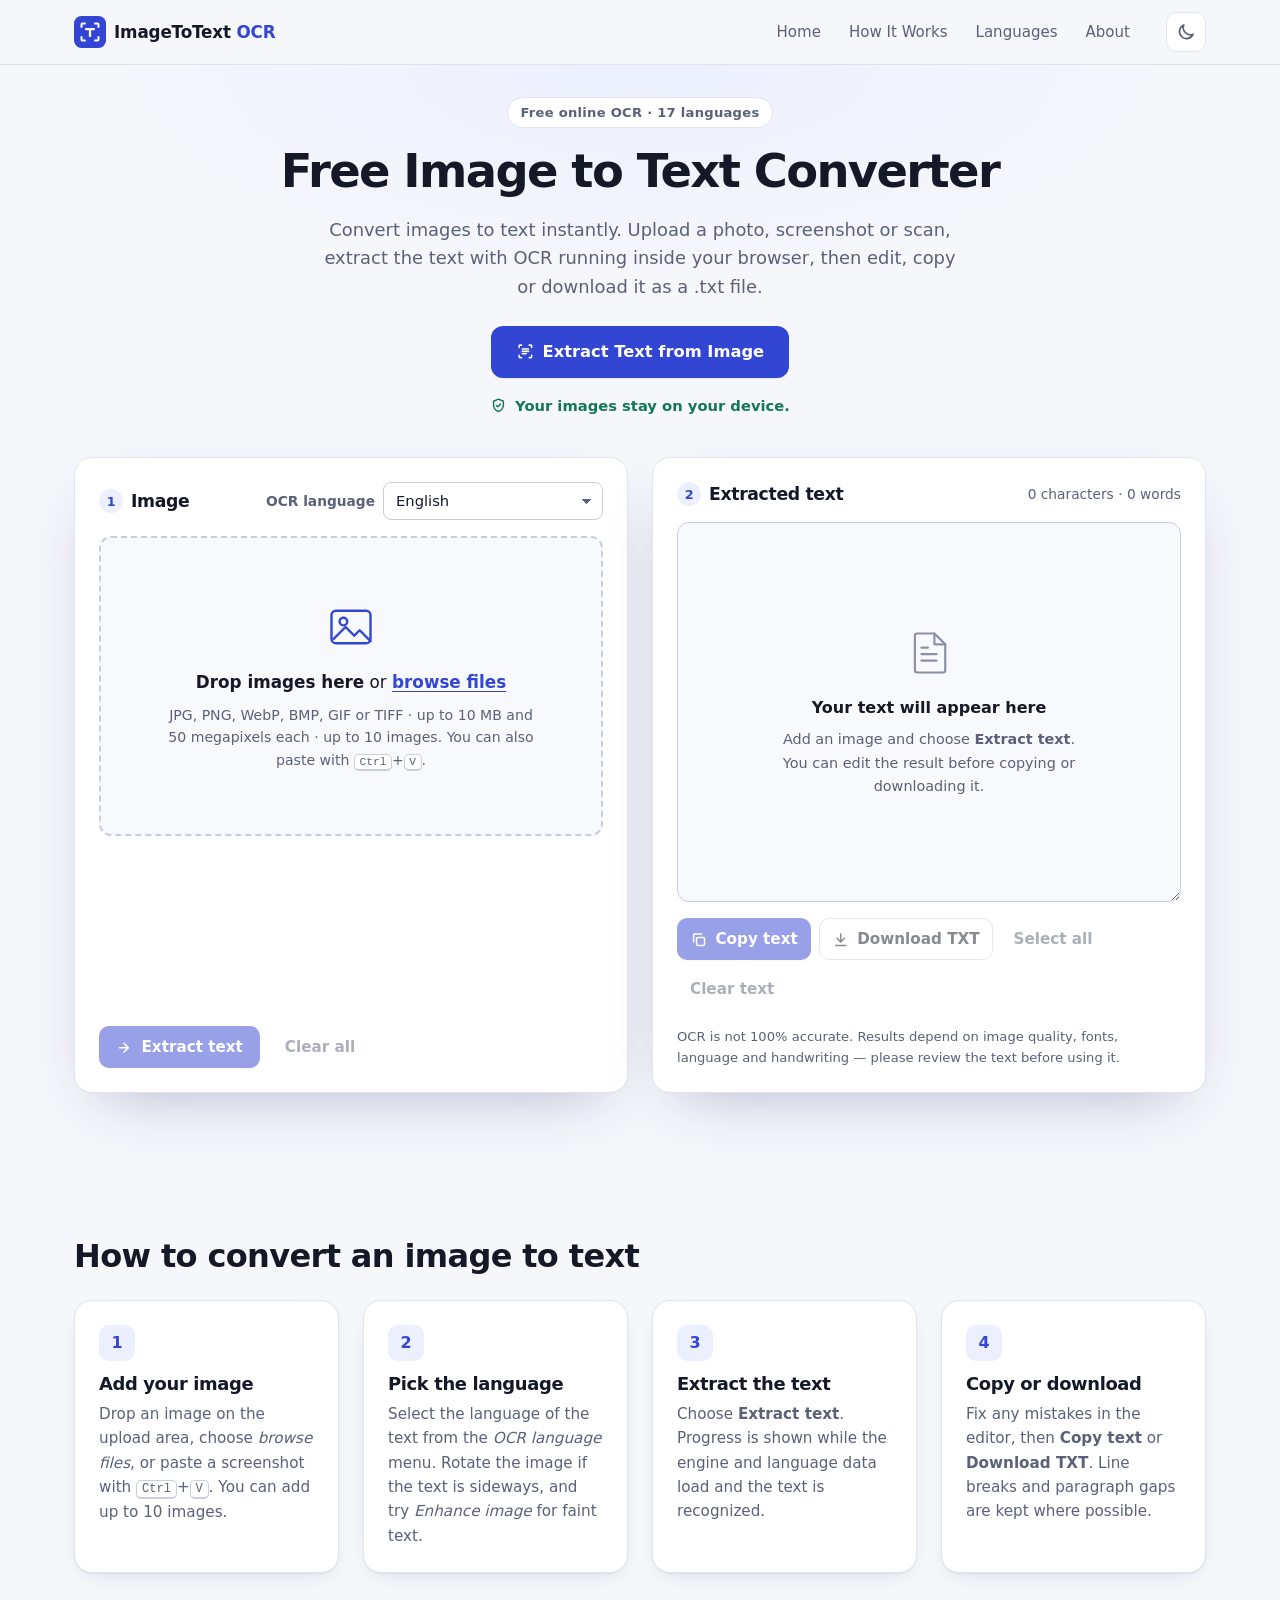
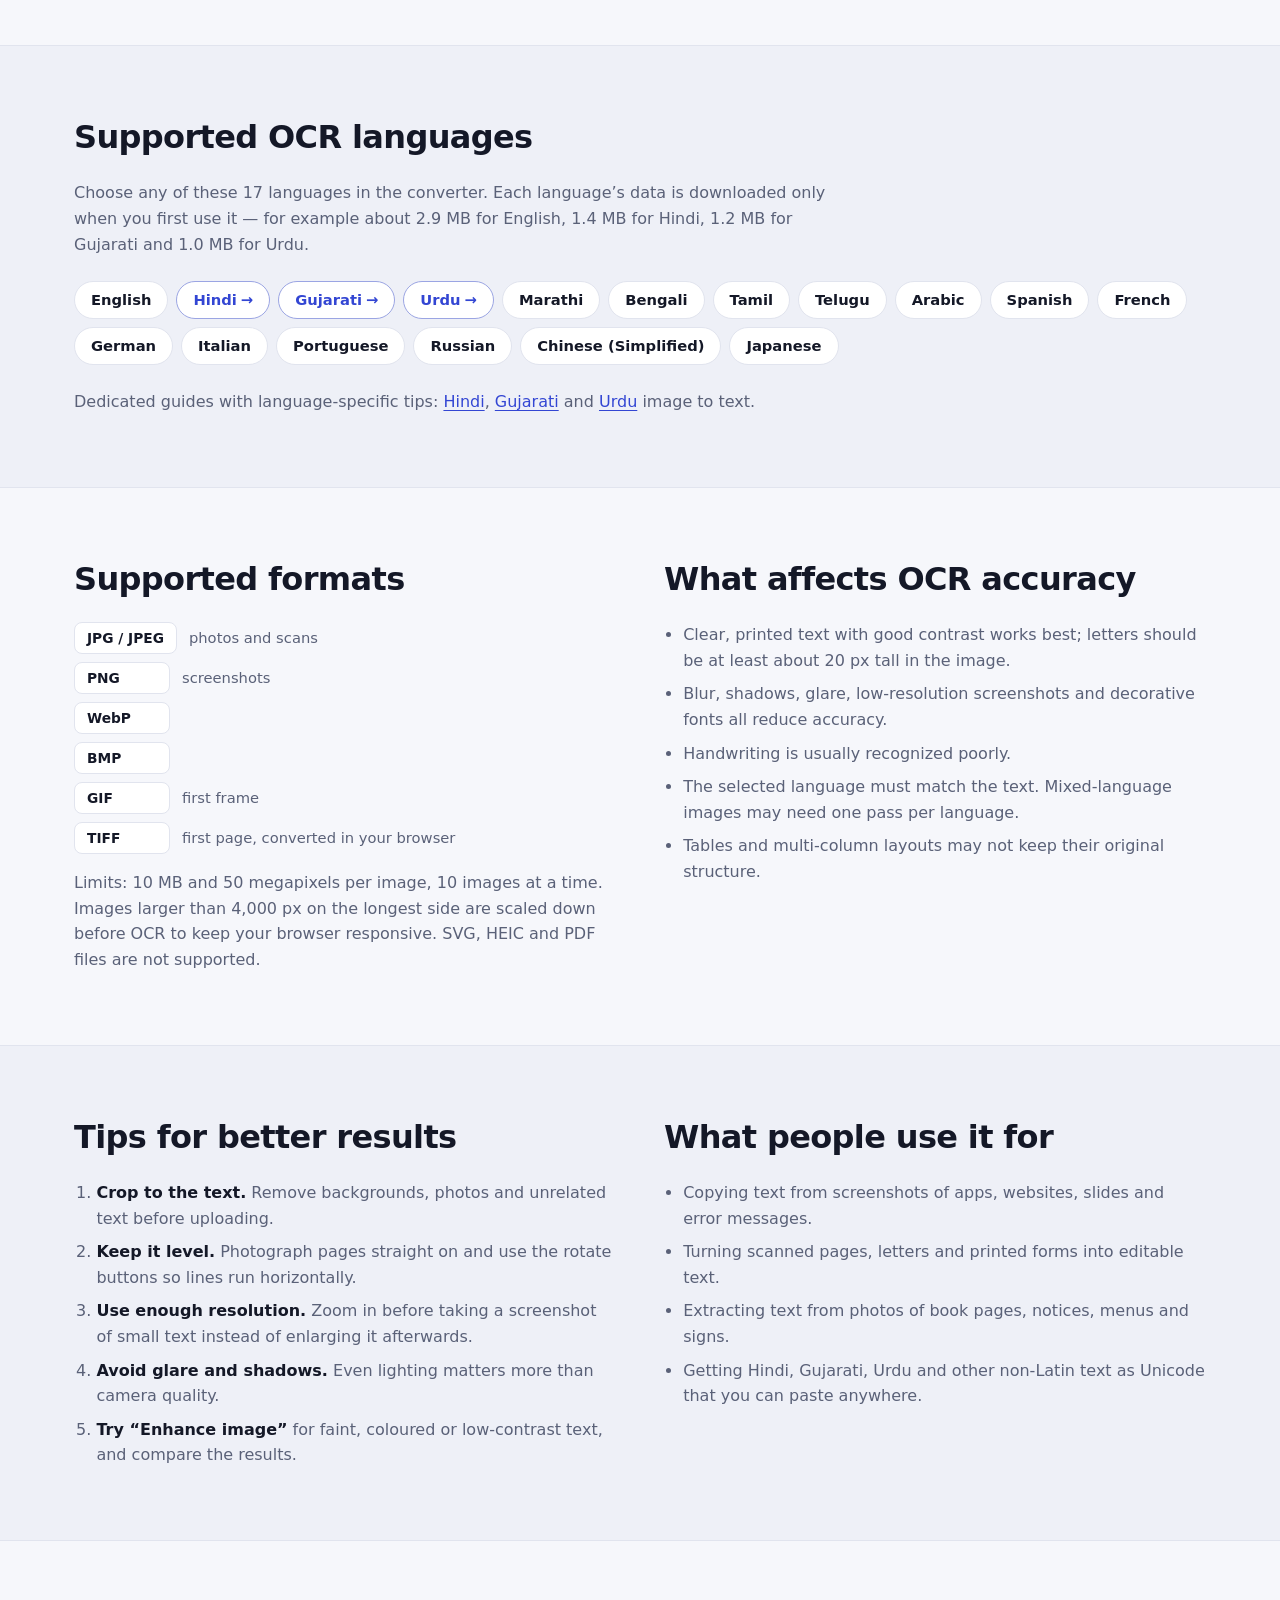
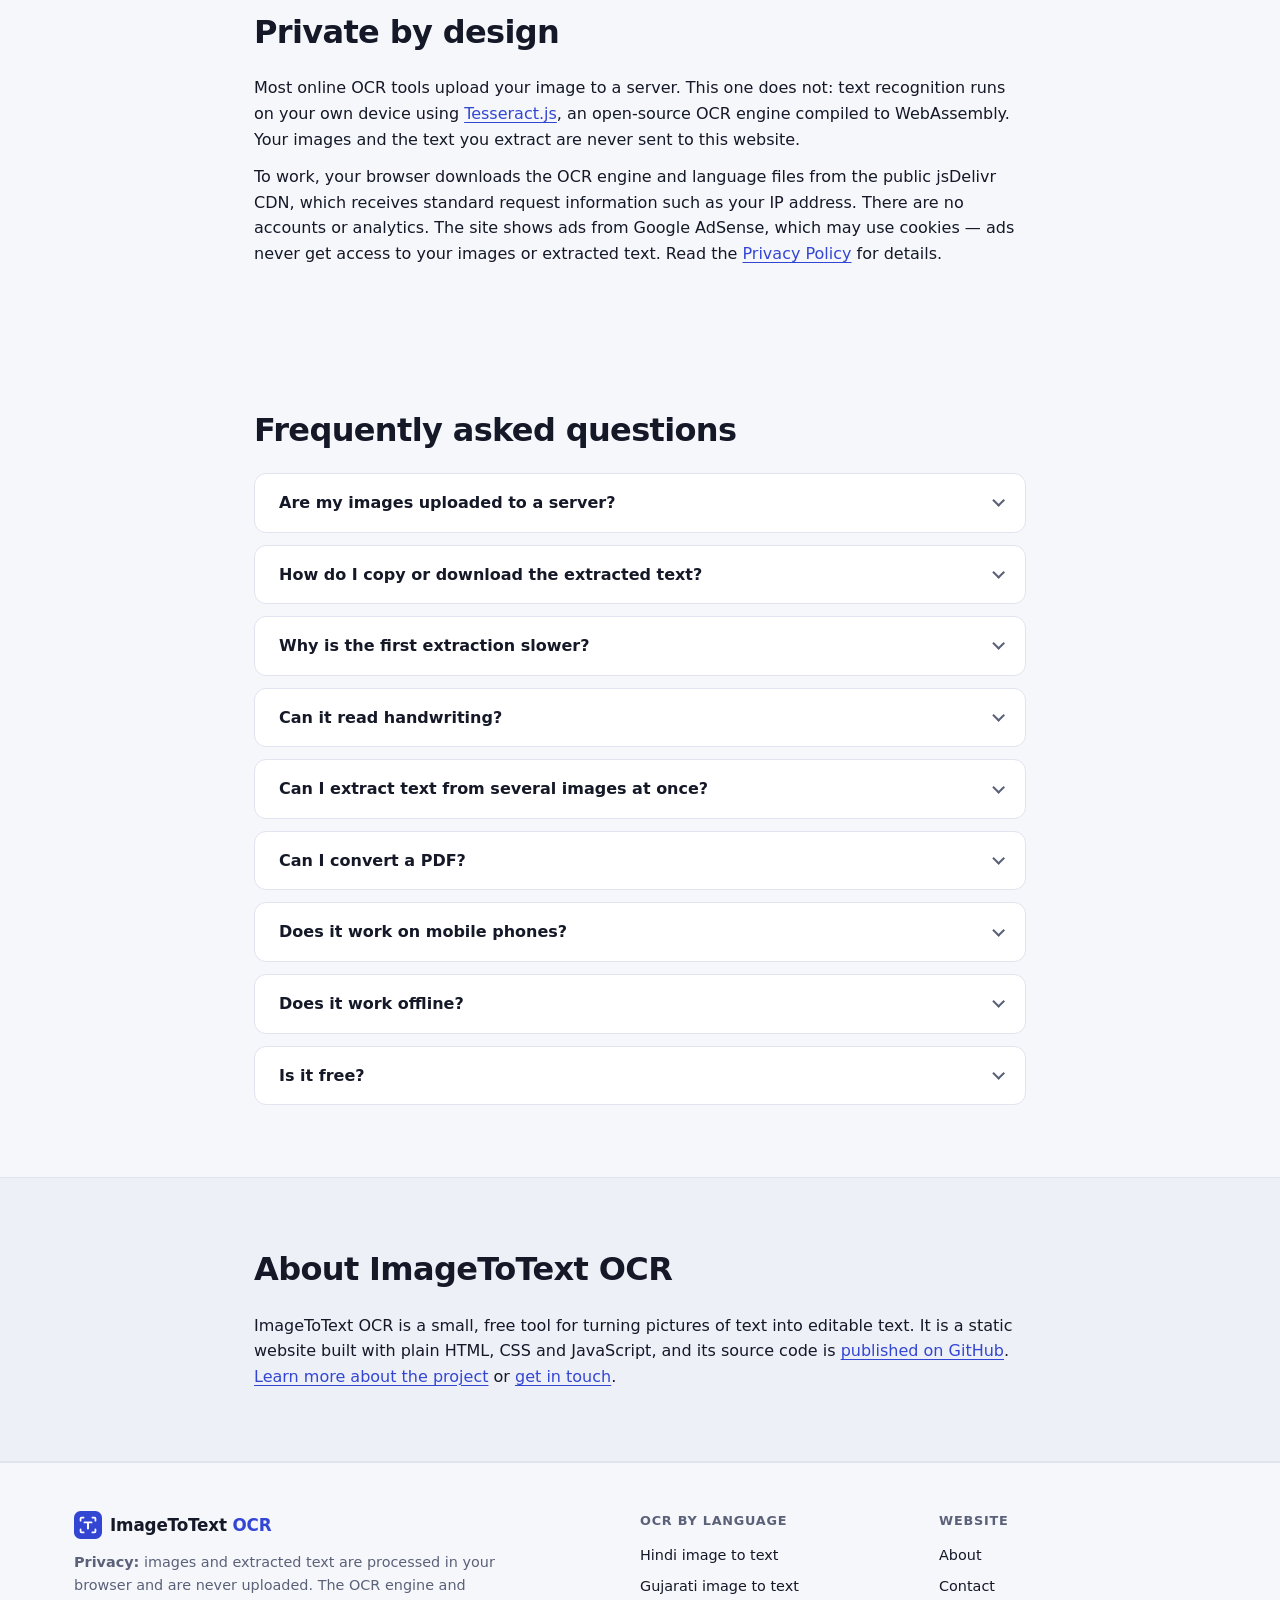
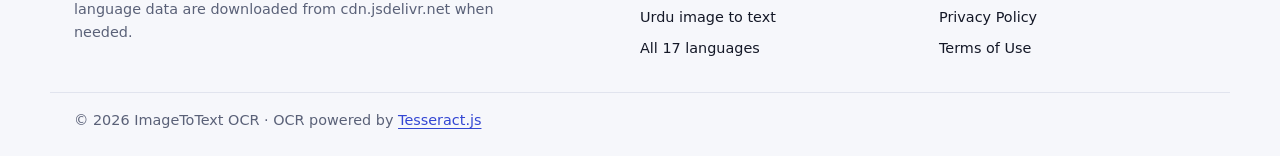
==== commit 1422cfc5: "Add Google AdSense code and ads.txt - AdSense script (ca-pub-7768945509942907) in <head> of all inde" ====
--- a/index.html
+++ b/index.html
@@ -36,6 +36,8 @@
   <link rel="modulepreload" href="/js/utils.js">
   <link rel="modulepreload" href="/js/languages.js">
   <script type="module" src="/js/app.js"></script>
+  <script async src="https://pagead2.googlesyndication.com/pagead/js/adsbygoogle.js?client=ca-pub-7768945509942907"
+     crossorigin="anonymous"></script>
   <script type="application/ld+json">
   {
     "@context": "https://schema.org",
@@ -379,7 +381,7 @@
       <div class="container narrow">
         <h2 id="private-title" class="section-title">Private by design</h2>
         <p>Most online OCR tools upload your image to a server. This one does not: text recognition runs on your own device using <a href="https://github.com/naptha/tesseract.js" rel="noopener noreferrer" target="_blank">Tesseract.js</a>, an open-source OCR engine compiled to WebAssembly. Your images and the text you extract are never sent to this website.</p>
-        <p>To work, your browser downloads the OCR engine and language files from the public jsDelivr CDN, which receives standard request information such as your IP address. There are no accounts, cookies, analytics or ads. Read the <a href="/privacy">Privacy Policy</a> for details.</p>
+        <p>To work, your browser downloads the OCR engine and language files from the public jsDelivr CDN, which receives standard request information such as your IP address. There are no accounts or analytics. The site shows ads from Google AdSense, which may use cookies — ads never get access to your images or extracted text. Read the <a href="/privacy">Privacy Policy</a> for details.</p>
       </div>
     </section>
 
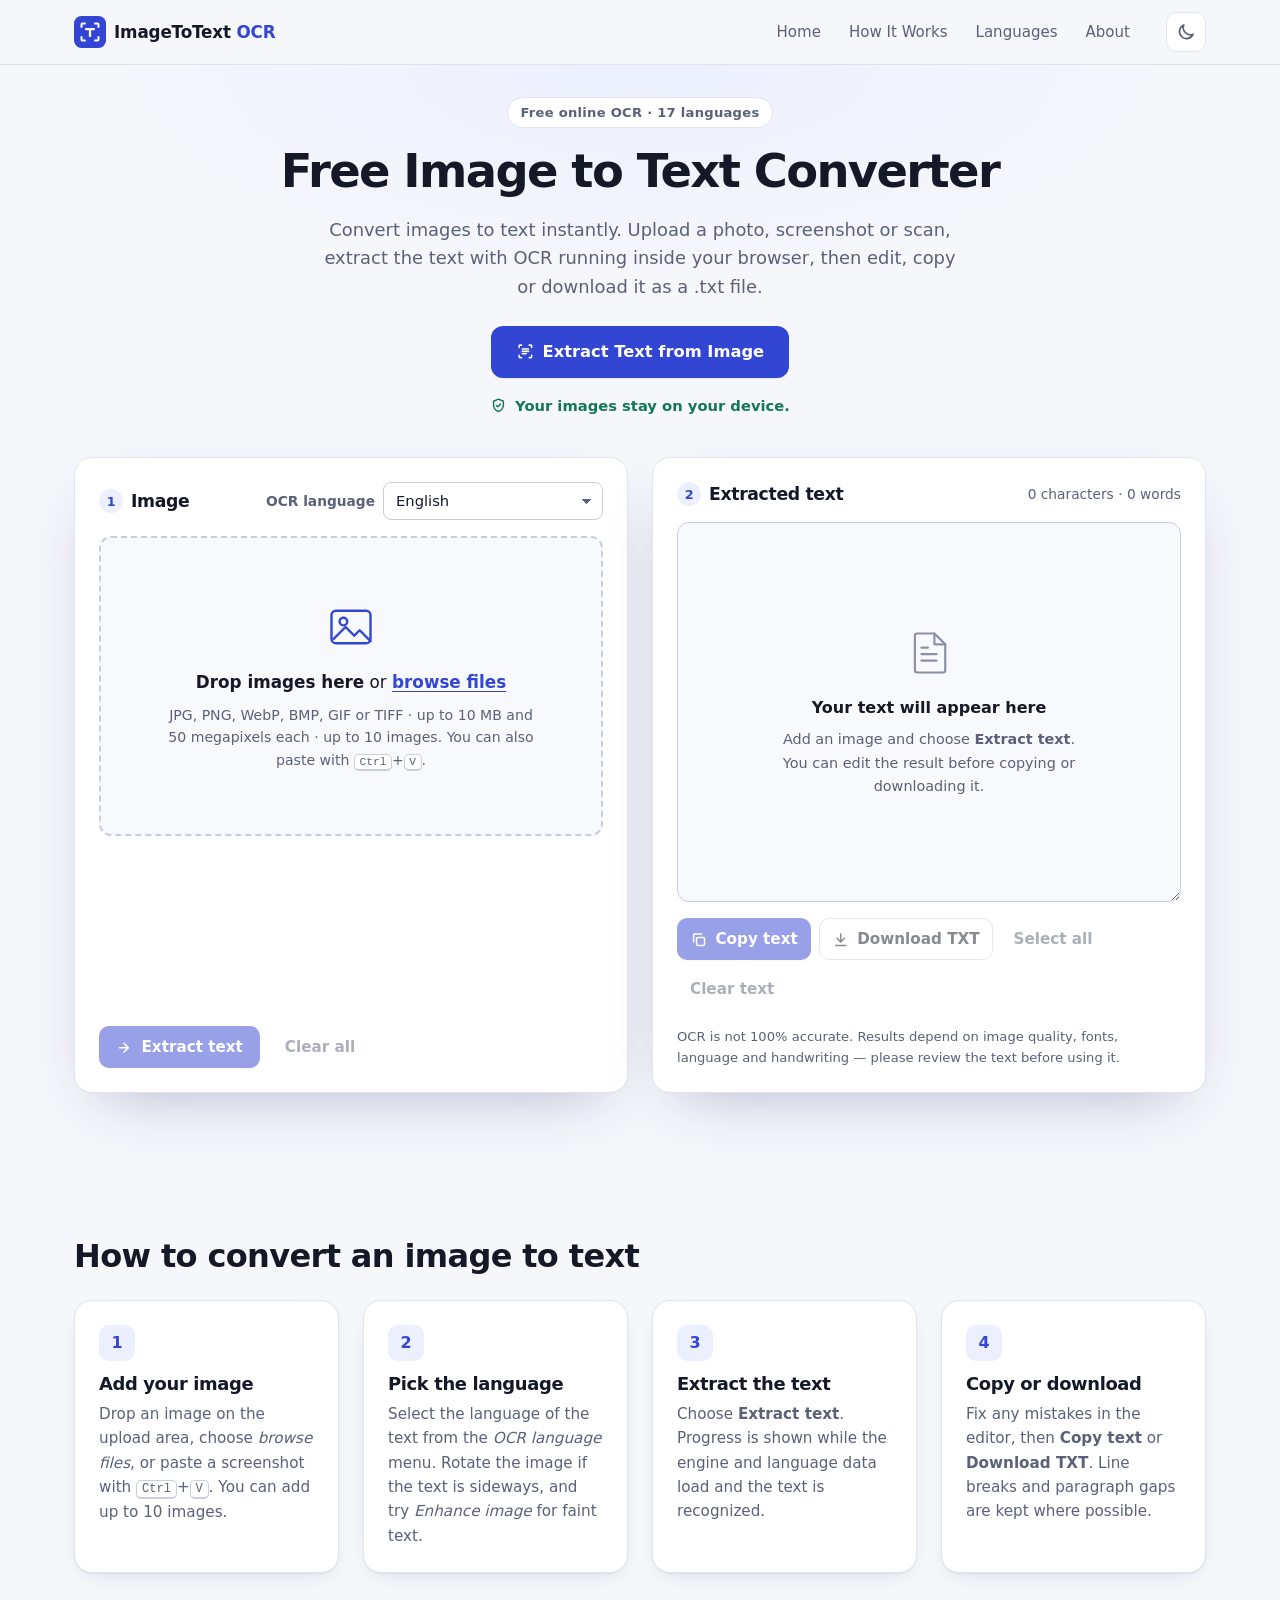
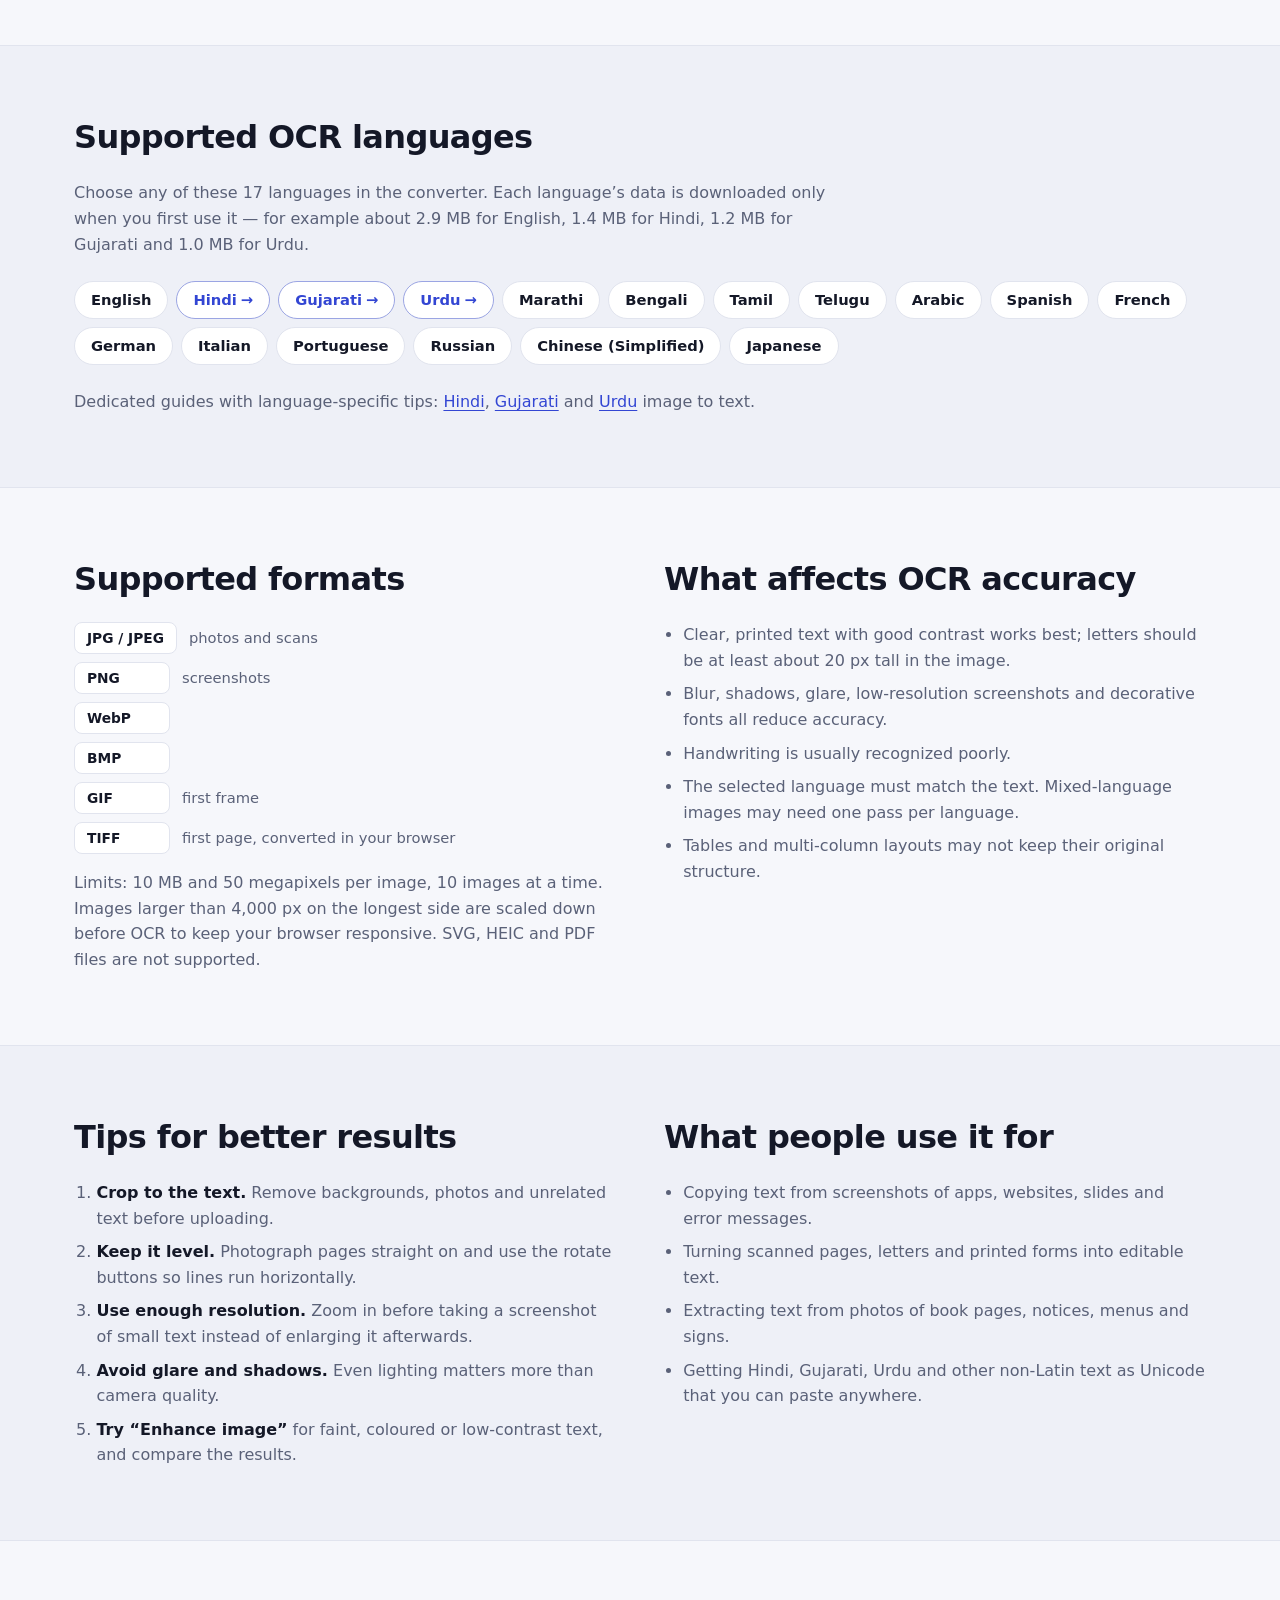
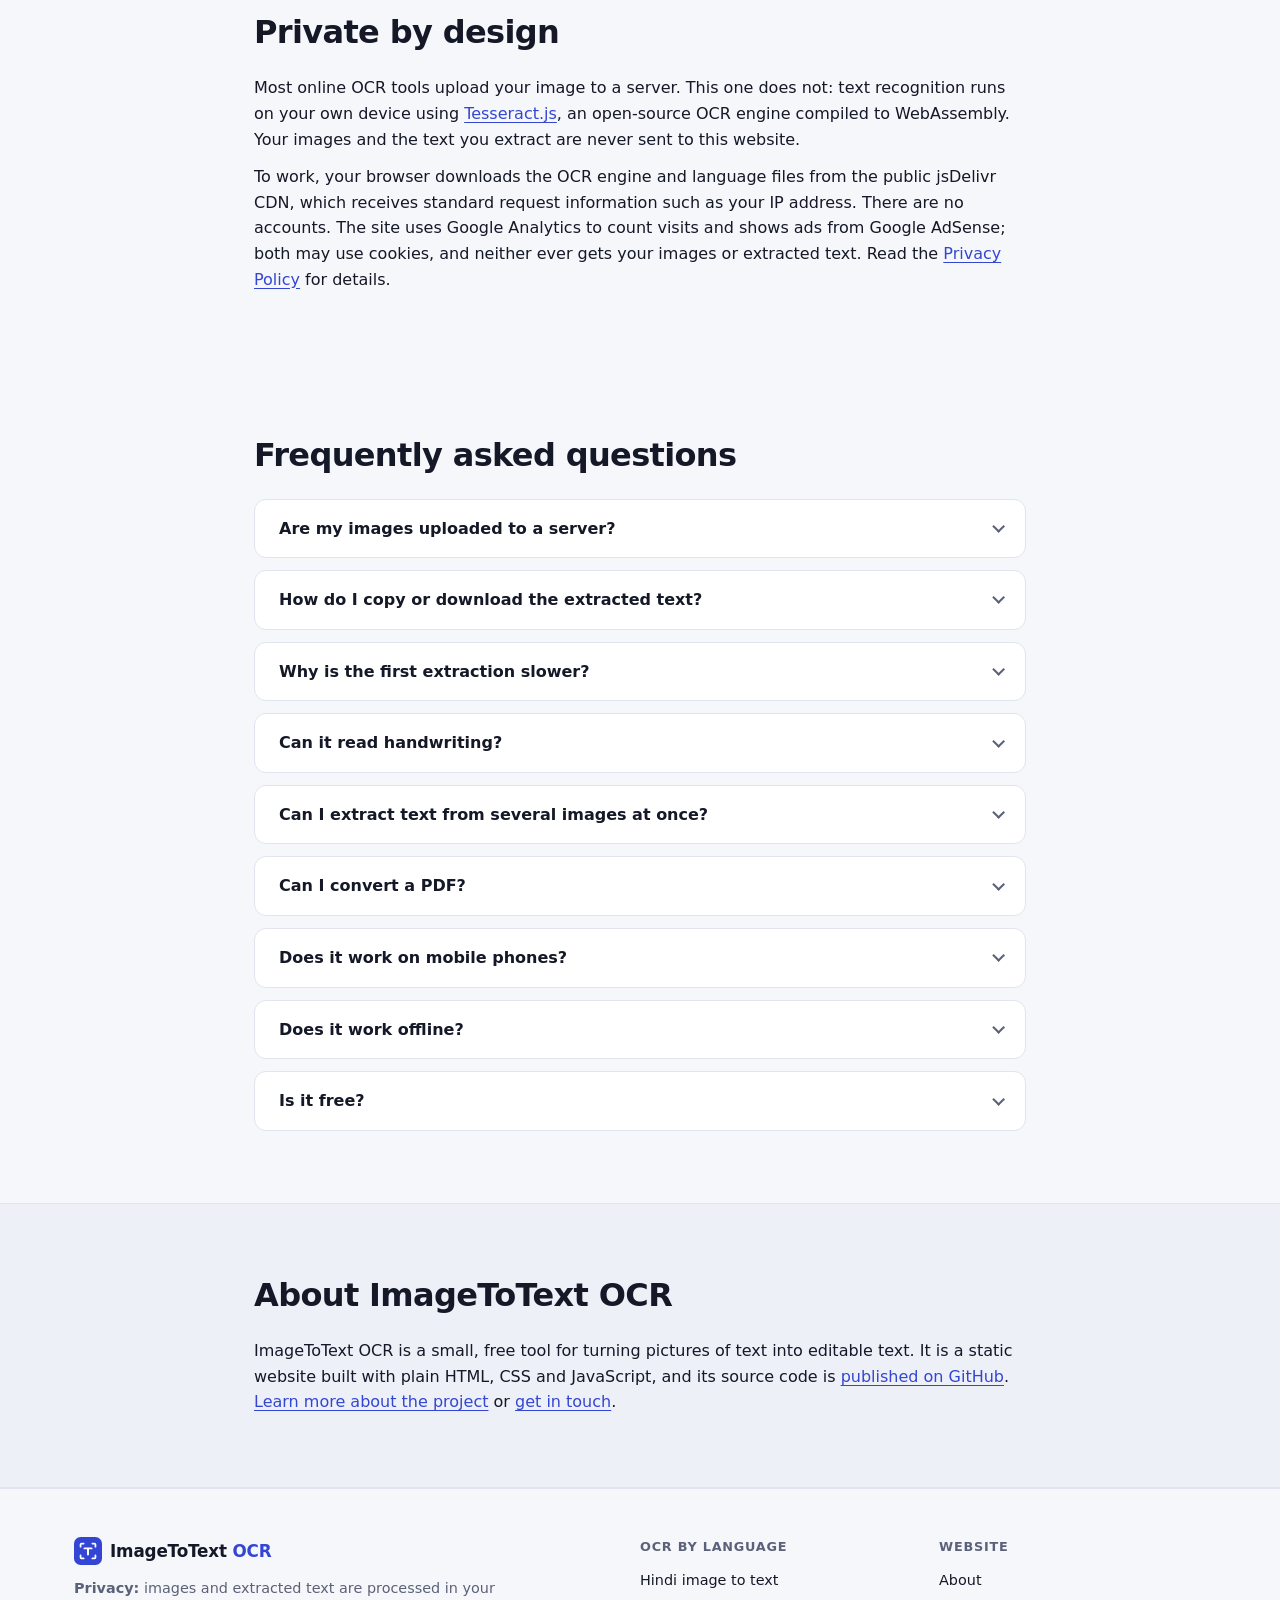
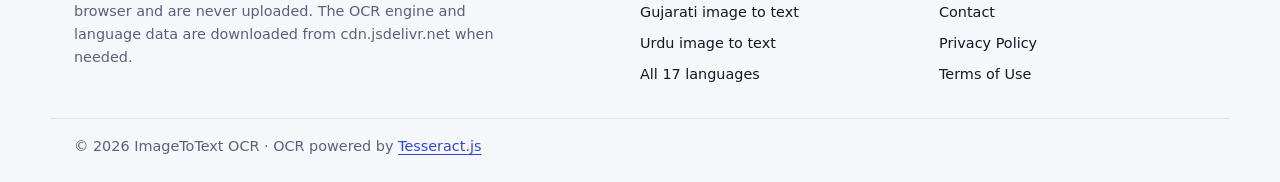
==== commit b738b114: "Add Google Analytics 4 with consent-mode defaults - gtag.js (G-B466MK3LQ1) on all pages; config move" ====
--- a/index.html
+++ b/index.html
@@ -36,6 +36,8 @@
   <link rel="modulepreload" href="/js/utils.js">
   <link rel="modulepreload" href="/js/languages.js">
   <script type="module" src="/js/app.js"></script>
+  <script src="/js/analytics.js"></script>
+  <script async src="https://www.googletagmanager.com/gtag/js?id=G-B466MK3LQ1"></script>
   <script async src="https://pagead2.googlesyndication.com/pagead/js/adsbygoogle.js?client=ca-pub-7768945509942907"
      crossorigin="anonymous"></script>
   <script type="application/ld+json">
@@ -381,7 +383,7 @@
       <div class="container narrow">
         <h2 id="private-title" class="section-title">Private by design</h2>
         <p>Most online OCR tools upload your image to a server. This one does not: text recognition runs on your own device using <a href="https://github.com/naptha/tesseract.js" rel="noopener noreferrer" target="_blank">Tesseract.js</a>, an open-source OCR engine compiled to WebAssembly. Your images and the text you extract are never sent to this website.</p>
-        <p>To work, your browser downloads the OCR engine and language files from the public jsDelivr CDN, which receives standard request information such as your IP address. There are no accounts or analytics. The site shows ads from Google AdSense, which may use cookies — ads never get access to your images or extracted text. Read the <a href="/privacy">Privacy Policy</a> for details.</p>
+        <p>To work, your browser downloads the OCR engine and language files from the public jsDelivr CDN, which receives standard request information such as your IP address. There are no accounts. The site uses Google Analytics to count visits and shows ads from Google AdSense; both may use cookies, and neither ever gets your images or extracted text. Read the <a href="/privacy">Privacy Policy</a> for details.</p>
       </div>
     </section>
 
